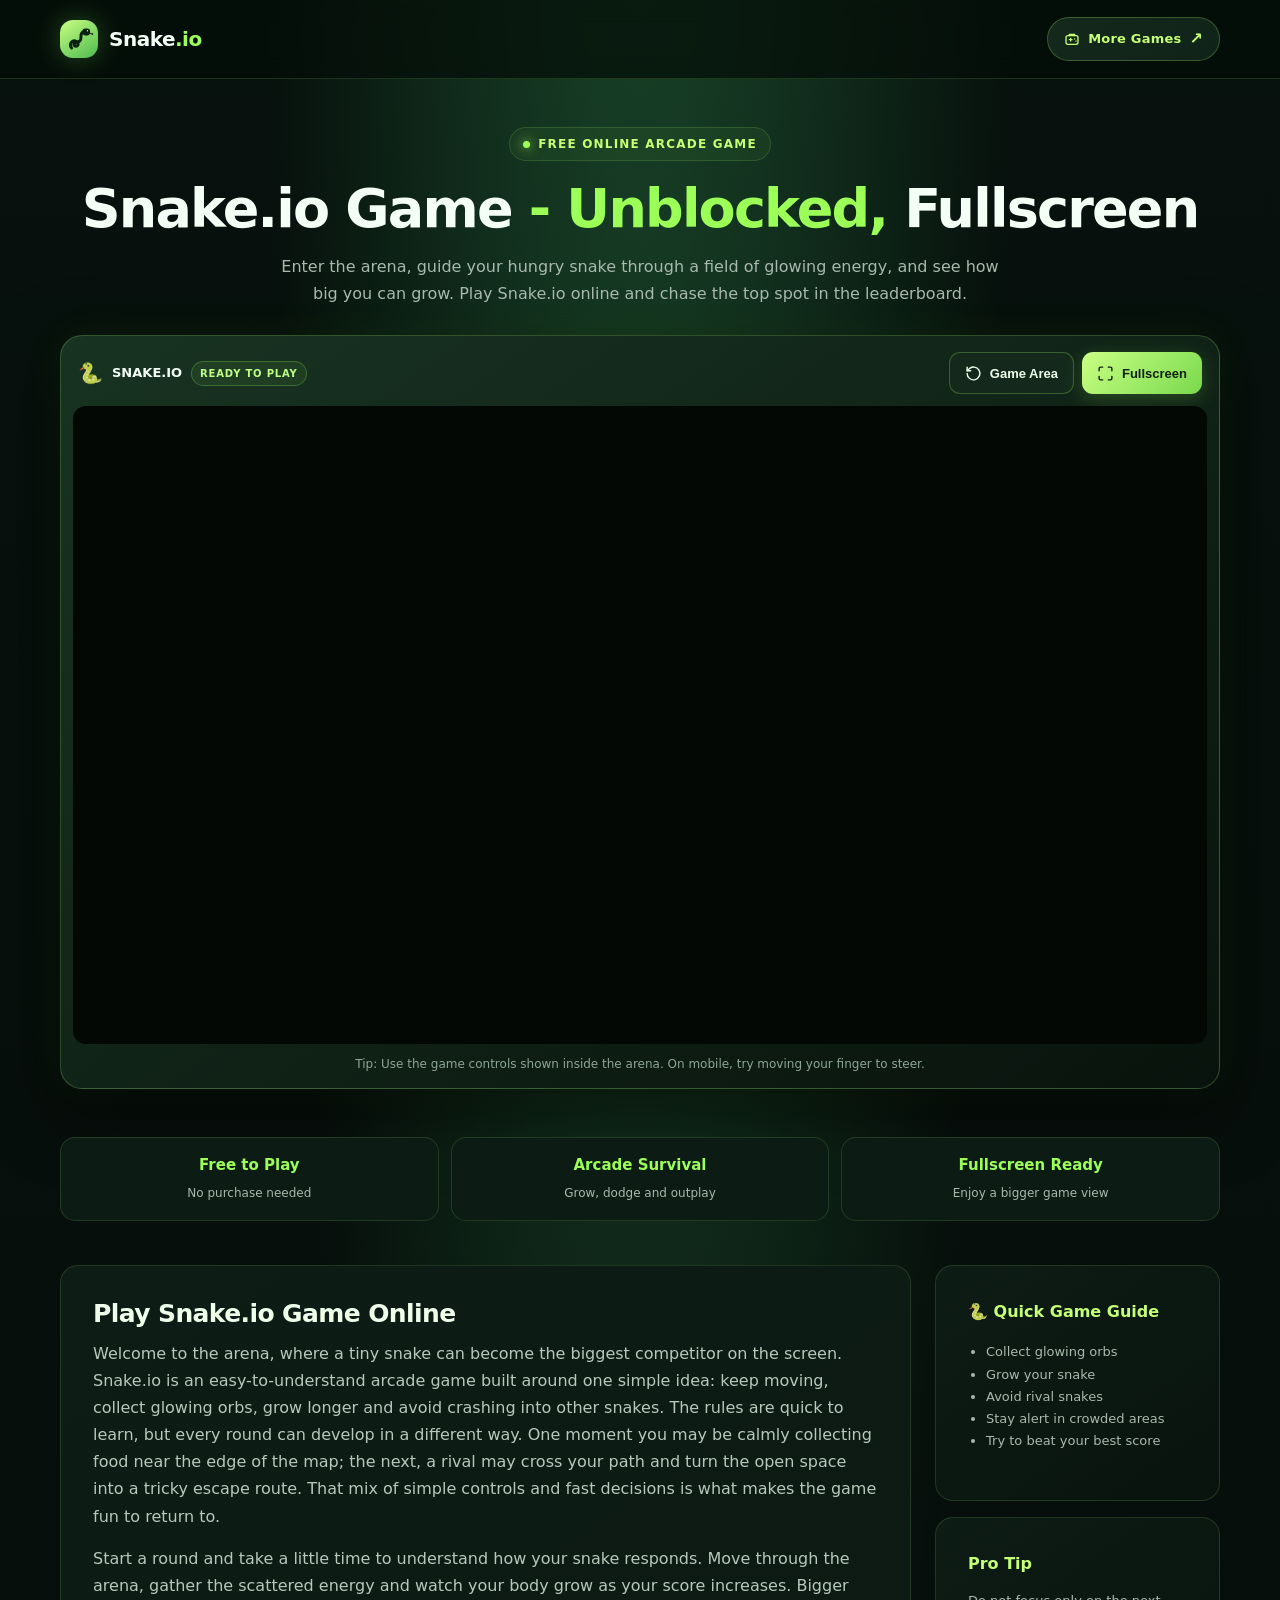
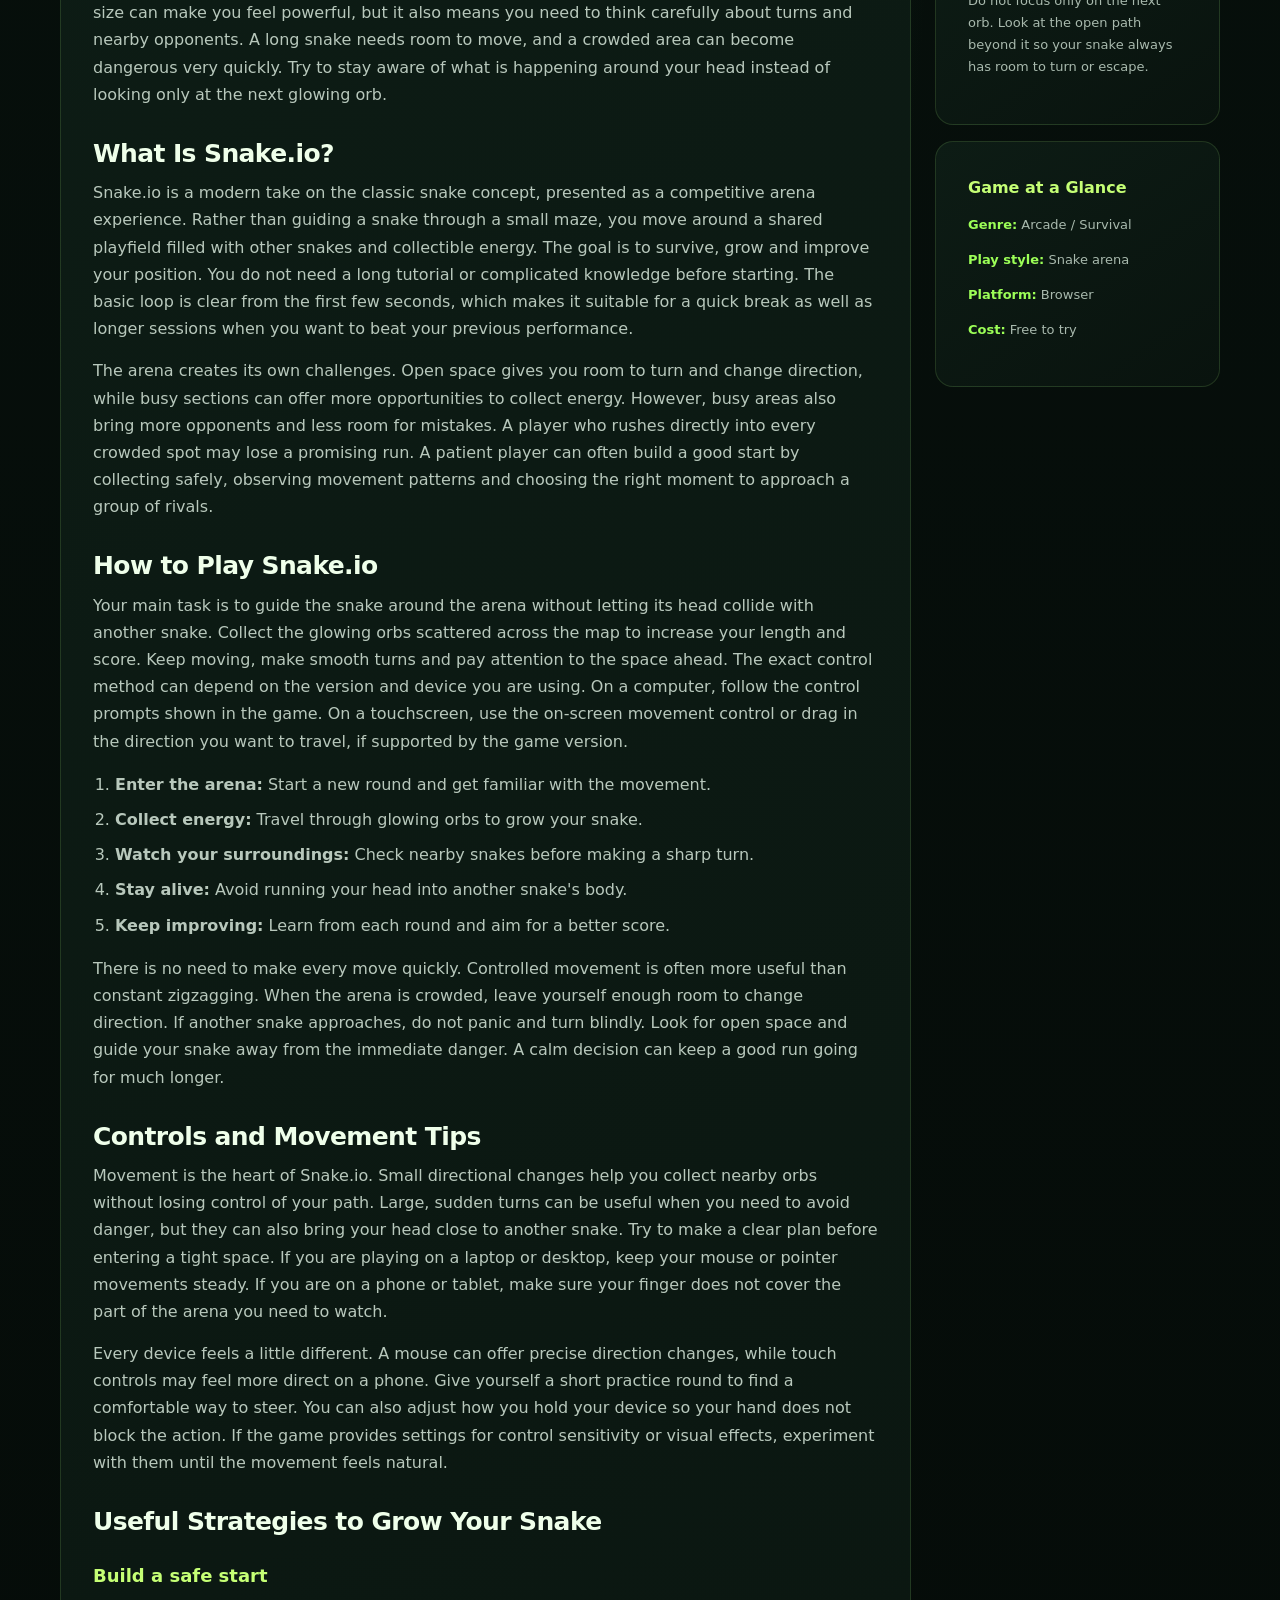
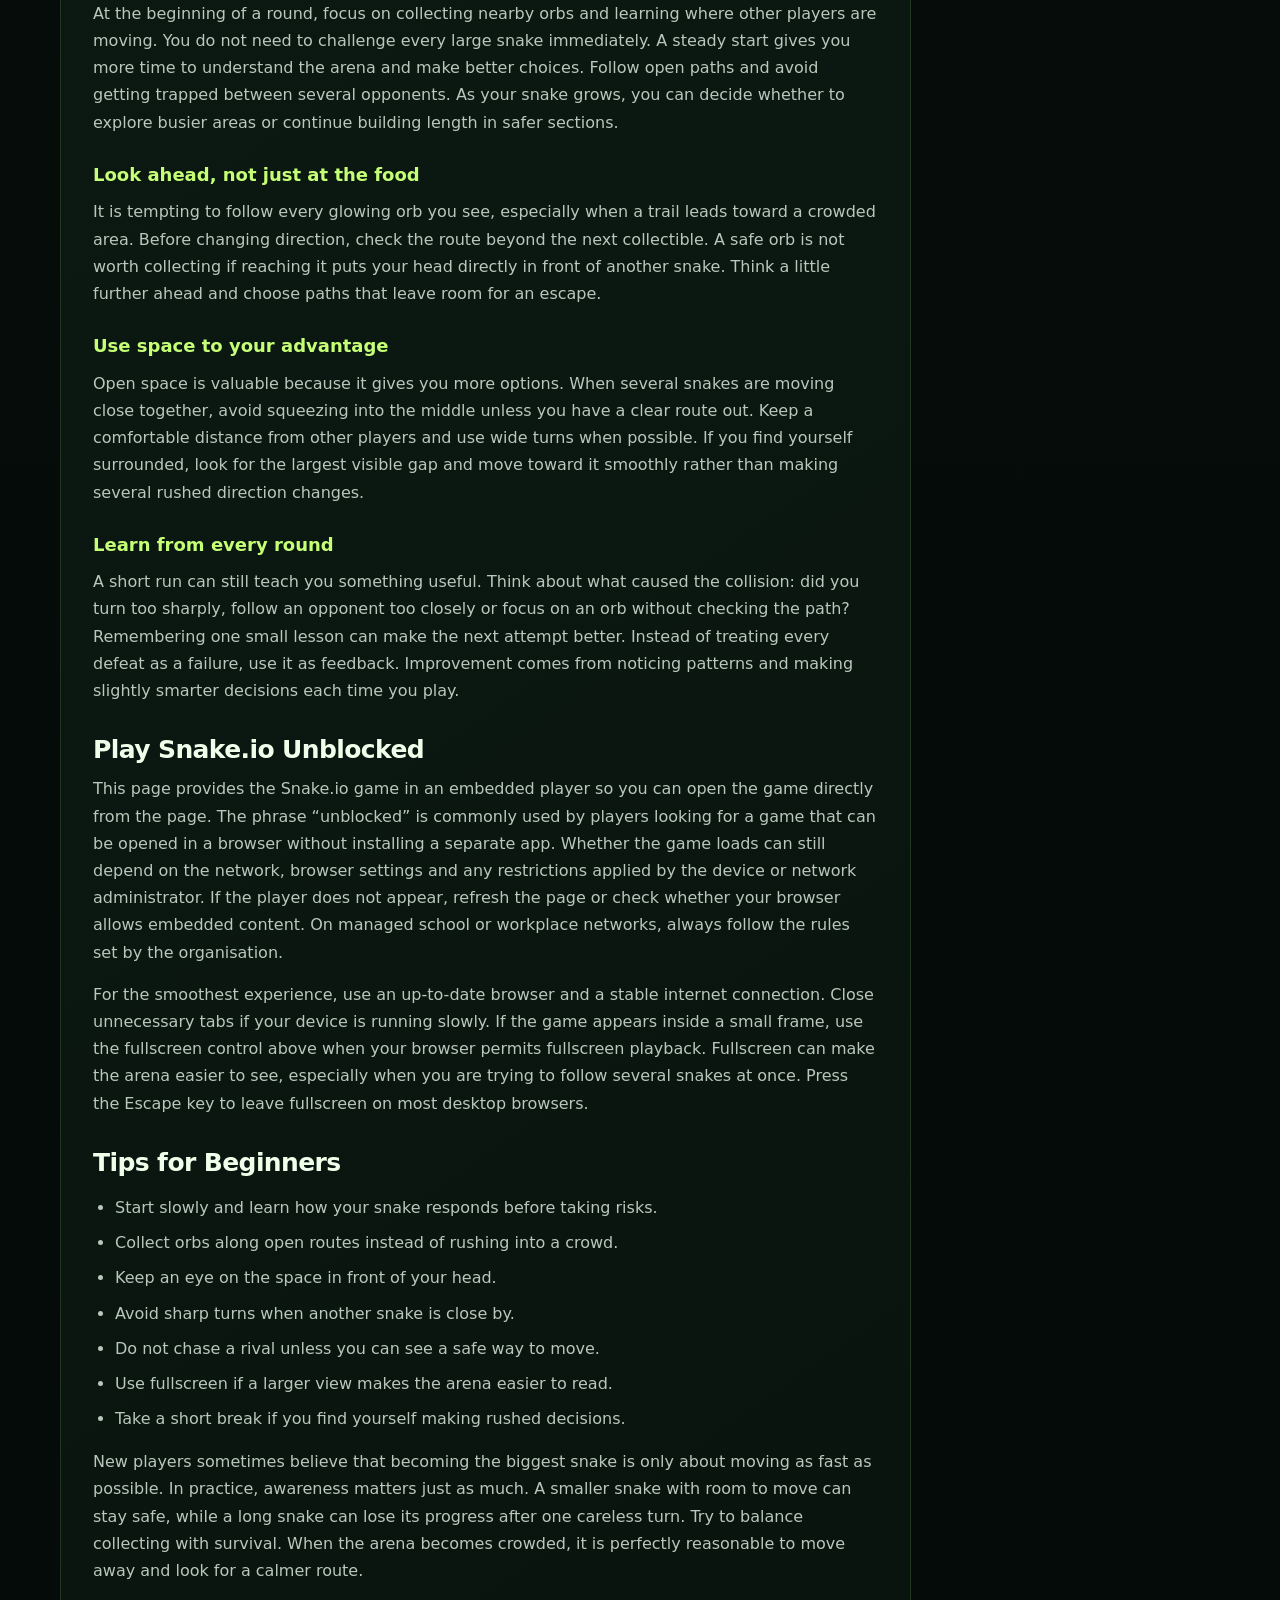
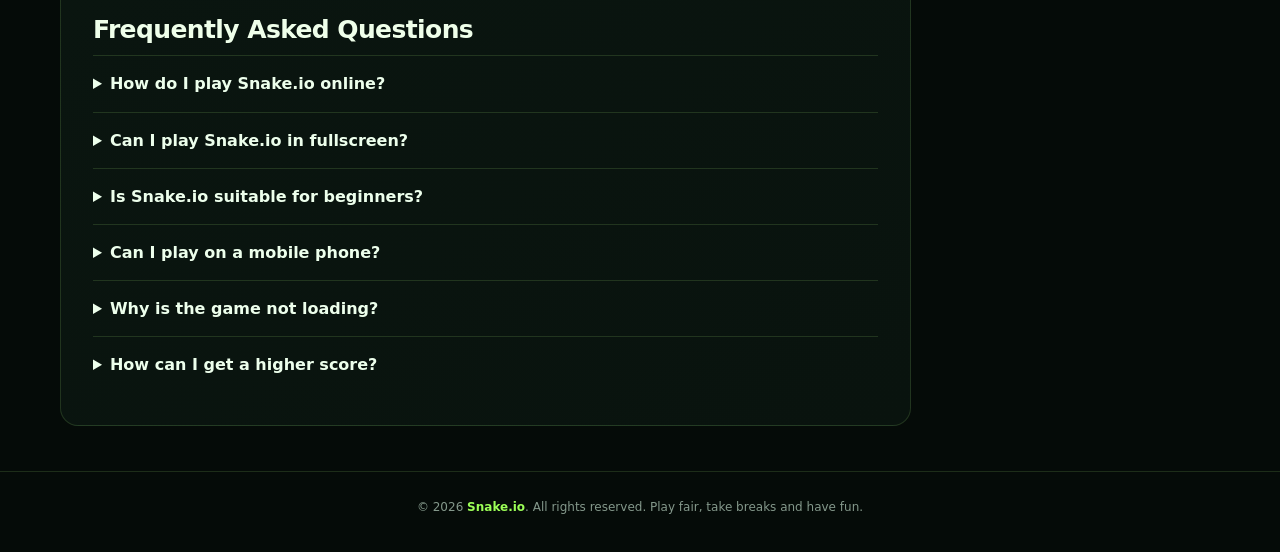
==== index.html @ 8e5572de "Rename snake-io-with-more-games-analytics.html to index.html" ====
<!DOCTYPE html>
<html lang="en">
<head>
<meta charset="UTF-8">
<meta name="viewport" content="width=device-width, initial-scale=1.0">
<title>Snake.io Game - Unblocked, Fullscreen</title>
<meta name="description" content="Play Snake.io Game Unblocked online for free. Control your snake, collect glowing orbs, outsmart rivals, grow longer and enjoy the fullscreen multiplayer arena.">
<meta name="keywords" content="Snake.io game, Snake.io unblocked, play Snake.io online, snake game fullscreen, free snake game">
<meta name="robots" content="index, follow">
<meta property="og:title" content="Snake.io Game - Unblocked, Fullscreen">
<meta property="og:description" content="Grow your snake, collect glowing orbs and compete to become the biggest snake in the arena. Play free in fullscreen.">
<meta property="og:type" content="website">
<style>
:root{--bg:#07110d;--panel:#0d1c15;--panel2:#10251a;--green:#9cff57;--lime:#c5ff75;--muted:#a8b9ad;--line:rgba(173,255,126,.14);--white:#f4fff5}
*{box-sizing:border-box}html{scroll-behavior:smooth}body{margin:0;background:radial-gradient(ellipse at 50% -15%,#1b492b 0,transparent 42%),linear-gradient(180deg,#07110d,#050b08 75%);color:var(--white);font-family:Inter,ui-sans-serif,system-ui,-apple-system,BlinkMacSystemFont,"Segoe UI",sans-serif;line-height:1.7}a{color:var(--lime);text-decoration:none}.wrap{width:min(1160px,calc(100% - 32px));margin:auto}.topbar{padding:17px 0;border-bottom:1px solid var(--line);background:rgba(5,14,9,.72);backdrop-filter:blur(12px)}.topbar-inner{display:flex;align-items:center;justify-content:space-between;gap:16px}.top-nav{display:flex;align-items:center;gap:10px}.more-games{display:inline-flex;align-items:center;justify-content:center;gap:8px;padding:10px 16px;border:1px solid #aaff6940;border-radius:999px;background:linear-gradient(135deg,#14291b,#102319);color:var(--lime);font-size:13px;font-weight:800;letter-spacing:.2px;white-space:nowrap;transition:transform .2s,border-color .2s,background .2s}.more-games:hover{transform:translateY(-2px);border-color:var(--green);background:#1b3822}.more-games svg{width:16px;height:16px;flex:0 0 16px}.more-games .arrow{font-size:16px;line-height:1}.brand{display:flex;align-items:center;gap:11px;font-weight:900;letter-spacing:-.5px;font-size:20px}.brandmark{width:38px;height:38px;flex:0 0 38px;border-radius:13px;background:linear-gradient(145deg,#caff83,#4cba4e);display:grid;place-items:center;color:#09200e;box-shadow:0 0 26px #8dff5740}.brandmark svg{width:27px;height:27px;display:block;overflow:visible}.brand span:last-child{color:var(--green)}.hero{text-align:center;padding:48px 0 28px}.eyebrow{display:inline-flex;align-items:center;gap:8px;border:1px solid var(--line);border-radius:99px;padding:6px 13px;color:var(--lime);font-size:12px;font-weight:800;letter-spacing:1.2px;text-transform:uppercase;background:#9cff570d}.dot{width:7px;height:7px;border-radius:50%;background:var(--green);box-shadow:0 0 12px var(--green)}h1{font-size:clamp(31px,5vw,54px);line-height:1.12;letter-spacing:-1.8px;margin:18px 0 13px}.hero p{max-width:720px;margin:0 auto;color:var(--muted);font-size:16px}.accent{color:var(--green)}.game-shell{margin:28px auto 0;padding:12px;border:1px solid rgba(174,255,126,.23);border-radius:22px;background:linear-gradient(145deg,#183322,#09130d);box-shadow:0 22px 70px #0009,0 0 40px #85ff3712}.game-head{display:flex;align-items:center;justify-content:space-between;gap:12px;padding:4px 5px 12px}.game-label{display:flex;align-items:center;gap:9px;font-size:13px;font-weight:800}.live{font-size:10px;color:#bfff88;border:1px solid #9cff5740;background:#9cff5712;padding:3px 8px;border-radius:99px;letter-spacing:.8px}.game-actions{display:flex;gap:8px;flex-wrap:wrap}.btn{display:inline-flex;align-items:center;justify-content:center;gap:8px;min-height:42px;white-space:nowrap;border:1px solid #aaff6940;background:#14291b;color:#efffea;padding:10px 15px;border-radius:11px;font-weight:800;font-size:13px;line-height:1.2;cursor:pointer;transition:.2s}.btn svg{width:17px;height:17px;flex:0 0 17px;display:block}.btn span{display:inline-block}.btn:hover{transform:translateY(-2px);border-color:var(--green);background:#1b3822}.btn.primary{background:linear-gradient(135deg,#caff83,#79d94d);color:#10200e;border:0;box-shadow:0 5px 20px #9cff5730}.frame-wrap{position:relative;overflow:hidden;border-radius:13px;background:#030805;aspect-ratio:16/9;min-height:350px}.frame-wrap iframe{width:100%;height:100%;min-height:350px;border:0;display:block}.game-note{text-align:center;color:#8fa596;font-size:12px;padding:10px 4px 1px}.quickfacts{display:grid;grid-template-columns:repeat(3,1fr);gap:12px;margin:20px 0 44px}.fact{background:#0c1b13;border:1px solid var(--line);border-radius:15px;padding:15px;text-align:center}.fact strong{display:block;color:var(--green);font-size:15px}.fact span{font-size:12px;color:var(--muted)}.content{display:grid;grid-template-columns:minmax(0,1fr) 285px;gap:24px;align-items:start}.article,.sidebox{background:linear-gradient(145deg,#0d1c15,#09130e);border:1px solid var(--line);border-radius:18px;padding:clamp(20px,3vw,32px)}.article h2{font-size:25px;line-height:1.25;letter-spacing:-.6px;margin:30px 0 10px;color:#efffea}.article h2:first-child{margin-top:0}.article h3{font-size:18px;color:var(--lime);margin:24px 0 8px}.article p{color:#b8c8bc;margin:0 0 15px}.article ul,.article ol{color:#b8c8bc;padding-left:22px}.article li{margin:8px 0}.sidebox{position:sticky;top:18px;margin-bottom:16px}.sidebox h3{margin:0 0 12px;color:var(--lime);font-size:16px}.sidebox p,.sidebox li{font-size:13px;color:var(--muted)}.sidebox ul{padding-left:18px}.tip{border-left:3px solid var(--green);padding:13px 15px;background:#9cff570c;border-radius:0 10px 10px 0;color:#c5d6c8;margin:20px 0}.faq details{border-top:1px solid var(--line);padding:14px 0}.faq summary{cursor:pointer;font-weight:800;color:#edffec}.faq details p{margin:10px 0 0}.footer{border-top:1px solid var(--line);margin-top:45px;padding:25px 0 35px;text-align:center;color:#84988b;font-size:12px}.footer strong{color:var(--green)}
@media(max-width:850px){.content{grid-template-columns:1fr}.sidebox{position:static}.frame-wrap,.frame-wrap iframe{min-height:320px}}
@media(max-width:560px){.wrap{width:min(100% - 20px,1160px)}.topbar{padding:12px 0}.brand{font-size:18px;gap:8px}.brandmark{width:36px;height:36px;flex-basis:36px}.more-games{padding:9px 11px;font-size:12px;gap:5px}.more-games svg{width:14px;height:14px;flex-basis:14px}.hero{padding:35px 0 18px}.hero p{font-size:14px}.game-shell{padding:8px;border-radius:16px;margin-top:20px}.game-head{align-items:flex-start;flex-direction:column}.game-actions{width:100%;display:grid;grid-template-columns:minmax(0,1fr) minmax(0,1fr);gap:8px}.btn{width:100%;min-width:0;flex:initial;padding:10px 8px;font-size:12px;gap:6px}.btn svg{width:16px;height:16px;flex-basis:16px}.frame-wrap{aspect-ratio:4/5;min-height:430px}.frame-wrap iframe{min-height:430px}.quickfacts{gap:7px;margin-bottom:25px}.fact{padding:11px 5px}.fact strong{font-size:12px}.fact span{font-size:10px}.article{padding:19px}.article h2{font-size:22px}}
</style>

<script async src="https://www.googletagmanager.com/gtm.js?id=GTM-WTN2LJMM"></script>
<script>
  window.dataLayer = window.dataLayer || [];
  function gtag(){dataLayer.push(arguments);}
  gtag('js', new Date());
</script>
</head>
<body>
<header class="topbar"><div class="wrap topbar-inner"><div class="brand"><div class="brandmark" aria-hidden="true">
<svg viewBox="0 0 48 48" fill="none" xmlns="http://www.w3.org/2000/svg">
  <!-- Upright snake: one continuous rising body -->
  <path d="M10 39
           C6.5 35.5 7.2 30.2 11.2 27.5
           C14.6 25.2 19.3 26.2 21.1 29.6
           C22.8 32.7 20.8 36.1 17.6 36.2
           C14.8 36.3 13.2 33.7 14.4 31.6
           C16.1 28.7 21.8 29.4 24.6 26.5
           C28.4 22.6 25.4 17.7 27.4 13.5
           C28.4 11.3 30.1 9.8 32.6 9.1"
        stroke="#09200e" stroke-width="5.3" stroke-linecap="round" stroke-linejoin="round"/>
  <!-- Raised upright head, joined directly to the neck -->
  <path d="M29.2 8.8
           C29.2 6.2 31.3 4.3 34 4.3
           H38.1
           C40.8 4.3 42.8 6.4 42.8 9
           V12.1
           C42.8 14.7 40.7 16.7 38.1 16.7
           H33.8
           C31.2 16.7 29.2 14.6 29.2 12V8.8Z"
        fill="#09200e"/>
  <!-- Eye and forked tongue -->
  <circle cx="38.1" cy="8.4" r="1.35" fill="#caff83"/>
  <path d="M42.4 12.7L46.1 14.1M46.1 14.1L47.3 12.8M46.1 14.1L47.1 15.6"
        stroke="#09200e" stroke-width="1.65" stroke-linecap="round" stroke-linejoin="round"/>
</svg></div><div>Snake<span>.io</span></div></div><nav class="top-nav" aria-label="More games"><a class="more-games" href="https://tweeeks.com/games" target="_blank" rel="noopener noreferrer"><svg viewBox="0 0 24 24" fill="none" stroke="currentColor" stroke-width="2" stroke-linecap="round" stroke-linejoin="round" aria-hidden="true"><rect x="3" y="7" width="18" height="13" rx="3"/><path d="M8 7V5h8v2M8 13h4M10 11v4M16 12h.01M18 15h.01"/></svg><span>More Games</span><span class="arrow" aria-hidden="true">↗</span></a></nav></div></header>
<main class="wrap">
<section class="hero">
<div class="eyebrow"><span class="dot"></span> Free online arcade game</div>
<h1>Snake.io Game <span class="accent">- Unblocked,</span> Fullscreen</h1>
<p>Enter the arena, guide your hungry snake through a field of glowing energy, and see how big you can grow. Play Snake.io online and chase the top spot in the leaderboard.</p>
<div class="game-shell" id="game">
 <div class="game-head"><div class="game-label"><span style="font-size:20px">🐍</span> SNAKE.IO <span class="live">READY TO PLAY</span></div><div class="game-actions"><button class="btn" onclick="document.getElementById('game').scrollIntoView({behavior:'smooth'})"><svg viewBox="0 0 24 24" fill="none" stroke="currentColor" stroke-width="2" stroke-linecap="round" stroke-linejoin="round" aria-hidden="true"><path d="M3 12a9 9 0 1 0 2.6-6.4L3 8"/><path d="M3 3v5h5"/></svg><span>Game Area</span></button><button class="btn primary" id="fullscreenBtn" onclick="goFullscreen()"><svg viewBox="0 0 24 24" fill="none" stroke="currentColor" stroke-width="2" stroke-linecap="round" stroke-linejoin="round" aria-hidden="true"><path d="M8 3H5a2 2 0 0 0-2 2v3M16 3h3a2 2 0 0 1 2 2v3M21 16v3a2 2 0 0 1-2 2h-3M3 16v3a2 2 0 0 0 2 2h3"/></svg><span>Fullscreen</span></button></div></div>
 <div class="frame-wrap" id="frameWrap"><iframe id="gameFrame" src="https://snakeio-unblocked.github.io/embed/snakeio.html" title="Snake.io Game" allow="fullscreen; autoplay; gamepad" allowfullscreen loading="lazy" referrerpolicy="strict-origin-when-cross-origin"></iframe></div>
 <div class="game-note">Tip: Use the game controls shown inside the arena. On mobile, try moving your finger to steer.</div>
</div>
</section>
<div class="quickfacts"><div class="fact"><strong>Free to Play</strong><span>No purchase needed</span></div><div class="fact"><strong>Arcade Survival</strong><span>Grow, dodge and outplay</span></div><div class="fact"><strong>Fullscreen Ready</strong><span>Enjoy a bigger game view</span></div></div>
<div class="content">
<article class="article">
<h2>Play Snake.io Game Online</h2>
<p>Welcome to the arena, where a tiny snake can become the biggest competitor on the screen. Snake.io is an easy-to-understand arcade game built around one simple idea: keep moving, collect glowing orbs, grow longer and avoid crashing into other snakes. The rules are quick to learn, but every round can develop in a different way. One moment you may be calmly collecting food near the edge of the map; the next, a rival may cross your path and turn the open space into a tricky escape route. That mix of simple controls and fast decisions is what makes the game fun to return to.</p>
<p>Start a round and take a little time to understand how your snake responds. Move through the arena, gather the scattered energy and watch your body grow as your score increases. Bigger size can make you feel powerful, but it also means you need to think carefully about turns and nearby opponents. A long snake needs room to move, and a crowded area can become dangerous very quickly. Try to stay aware of what is happening around your head instead of looking only at the next glowing orb.</p>
<h2>What Is Snake.io?</h2>
<p>Snake.io is a modern take on the classic snake concept, presented as a competitive arena experience. Rather than guiding a snake through a small maze, you move around a shared playfield filled with other snakes and collectible energy. The goal is to survive, grow and improve your position. You do not need a long tutorial or complicated knowledge before starting. The basic loop is clear from the first few seconds, which makes it suitable for a quick break as well as longer sessions when you want to beat your previous performance.</p>
<p>The arena creates its own challenges. Open space gives you room to turn and change direction, while busy sections can offer more opportunities to collect energy. However, busy areas also bring more opponents and less room for mistakes. A player who rushes directly into every crowded spot may lose a promising run. A patient player can often build a good start by collecting safely, observing movement patterns and choosing the right moment to approach a group of rivals.</p>
<h2>How to Play Snake.io</h2>
<p>Your main task is to guide the snake around the arena without letting its head collide with another snake. Collect the glowing orbs scattered across the map to increase your length and score. Keep moving, make smooth turns and pay attention to the space ahead. The exact control method can depend on the version and device you are using. On a computer, follow the control prompts shown in the game. On a touchscreen, use the on-screen movement control or drag in the direction you want to travel, if supported by the game version.</p>
<ol><li><strong>Enter the arena:</strong> Start a new round and get familiar with the movement.</li><li><strong>Collect energy:</strong> Travel through glowing orbs to grow your snake.</li><li><strong>Watch your surroundings:</strong> Check nearby snakes before making a sharp turn.</li><li><strong>Stay alive:</strong> Avoid running your head into another snake's body.</li><li><strong>Keep improving:</strong> Learn from each round and aim for a better score.</li></ol>
<p>There is no need to make every move quickly. Controlled movement is often more useful than constant zigzagging. When the arena is crowded, leave yourself enough room to change direction. If another snake approaches, do not panic and turn blindly. Look for open space and guide your snake away from the immediate danger. A calm decision can keep a good run going for much longer.</p>
<h2>Controls and Movement Tips</h2>
<p>Movement is the heart of Snake.io. Small directional changes help you collect nearby orbs without losing control of your path. Large, sudden turns can be useful when you need to avoid danger, but they can also bring your head close to another snake. Try to make a clear plan before entering a tight space. If you are playing on a laptop or desktop, keep your mouse or pointer movements steady. If you are on a phone or tablet, make sure your finger does not cover the part of the arena you need to watch.</p>
<p>Every device feels a little different. A mouse can offer precise direction changes, while touch controls may feel more direct on a phone. Give yourself a short practice round to find a comfortable way to steer. You can also adjust how you hold your device so your hand does not block the action. If the game provides settings for control sensitivity or visual effects, experiment with them until the movement feels natural.</p>
<h2>Useful Strategies to Grow Your Snake</h2>
<h3>Build a safe start</h3>
<p>At the beginning of a round, focus on collecting nearby orbs and learning where other players are moving. You do not need to challenge every large snake immediately. A steady start gives you more time to understand the arena and make better choices. Follow open paths and avoid getting trapped between several opponents. As your snake grows, you can decide whether to explore busier areas or continue building length in safer sections.</p>
<h3>Look ahead, not just at the food</h3>
<p>It is tempting to follow every glowing orb you see, especially when a trail leads toward a crowded area. Before changing direction, check the route beyond the next collectible. A safe orb is not worth collecting if reaching it puts your head directly in front of another snake. Think a little further ahead and choose paths that leave room for an escape.</p>
<h3>Use space to your advantage</h3>
<p>Open space is valuable because it gives you more options. When several snakes are moving close together, avoid squeezing into the middle unless you have a clear route out. Keep a comfortable distance from other players and use wide turns when possible. If you find yourself surrounded, look for the largest visible gap and move toward it smoothly rather than making several rushed direction changes.</p>
<h3>Learn from every round</h3>
<p>A short run can still teach you something useful. Think about what caused the collision: did you turn too sharply, follow an opponent too closely or focus on an orb without checking the path? Remembering one small lesson can make the next attempt better. Instead of treating every defeat as a failure, use it as feedback. Improvement comes from noticing patterns and making slightly smarter decisions each time you play.</p>
<h2>Play Snake.io Unblocked</h2>
<p>This page provides the Snake.io game in an embedded player so you can open the game directly from the page. The phrase “unblocked” is commonly used by players looking for a game that can be opened in a browser without installing a separate app. Whether the game loads can still depend on the network, browser settings and any restrictions applied by the device or network administrator. If the player does not appear, refresh the page or check whether your browser allows embedded content. On managed school or workplace networks, always follow the rules set by the organisation.</p>
<p>For the smoothest experience, use an up-to-date browser and a stable internet connection. Close unnecessary tabs if your device is running slowly. If the game appears inside a small frame, use the fullscreen control above when your browser permits fullscreen playback. Fullscreen can make the arena easier to see, especially when you are trying to follow several snakes at once. Press the Escape key to leave fullscreen on most desktop browsers.</p>
<h2>Tips for Beginners</h2>
<ul><li>Start slowly and learn how your snake responds before taking risks.</li><li>Collect orbs along open routes instead of rushing into a crowd.</li><li>Keep an eye on the space in front of your head.</li><li>Avoid sharp turns when another snake is close by.</li><li>Do not chase a rival unless you can see a safe way to move.</li><li>Use fullscreen if a larger view makes the arena easier to read.</li><li>Take a short break if you find yourself making rushed decisions.</li></ul>
<p>New players sometimes believe that becoming the biggest snake is only about moving as fast as possible. In practice, awareness matters just as much. A smaller snake with room to move can stay safe, while a long snake can lose its progress after one careless turn. Try to balance collecting with survival. When the arena becomes crowded, it is perfectly reasonable to move away and look for a calmer route.</p>
<h2>Frequently Asked Questions</h2>
<div class="faq">
<details><summary>How do I play Snake.io online?</summary><p>Press start inside the game frame, then guide your snake around the arena. Collect glowing orbs to grow and avoid colliding with other snakes.</p></details>
<details><summary>Can I play Snake.io in fullscreen?</summary><p>Yes. Use the Fullscreen button above the game. Fullscreen support depends on your browser and device, and you can usually press Escape to exit on desktop.</p></details>
<details><summary>Is Snake.io suitable for beginners?</summary><p>The basic objective is simple to understand, making it approachable for new players. Staying alive for longer takes practice, observation and careful movement.</p></details>
<details><summary>Can I play on a mobile phone?</summary><p>You can try the embedded game on a mobile browser. Touch support and layout depend on the game version and your device. Rotate to landscape if that gives you a more comfortable view.</p></details>
<details><summary>Why is the game not loading?</summary><p>Check your internet connection, refresh the page and make sure your browser allows embedded content. The external game host may also be temporarily unavailable or restricted on your network.</p></details>
<details><summary>How can I get a higher score?</summary><p>Collect orbs consistently, avoid crowded paths when you are vulnerable and look ahead before turning. Learning from each round is more useful than rushing into risky situations.</p></details>
</div>
</article>
<aside>
<div class="sidebox"><h3>🐍 Quick Game Guide</h3><ul><li>Collect glowing orbs</li><li>Grow your snake</li><li>Avoid rival snakes</li><li>Stay alert in crowded areas</li><li>Try to beat your best score</li></ul></div>
<div class="sidebox"><h3>Pro Tip</h3><p>Do not focus only on the next orb. Look at the open path beyond it so your snake always has room to turn or escape.</p></div>
<div class="sidebox"><h3>Game at a Glance</h3><p><strong class="accent">Genre:</strong> Arcade / Survival</p><p><strong class="accent">Play style:</strong> Snake arena</p><p><strong class="accent">Platform:</strong> Browser</p><p><strong class="accent">Cost:</strong> Free to try</p></div>
</aside>
</div>
</main>
<footer class="footer"><div class="wrap">© 2026 <strong>Snake.io</strong>. All rights reserved. Play fair, take breaks and have fun.</div></footer>
<script>
function goFullscreen(){const frame=document.getElementById('gameFrame');const wrap=document.getElementById('frameWrap');const target=frame||wrap;if(target.requestFullscreen){target.requestFullscreen().catch(()=>wrap.requestFullscreen&&wrap.requestFullscreen().catch(()=>{}));}else if(target.webkitRequestFullscreen){target.webkitRequestFullscreen();}else if(wrap.webkitRequestFullscreen){wrap.webkitRequestFullscreen();}}
</script>
</body>
</html>
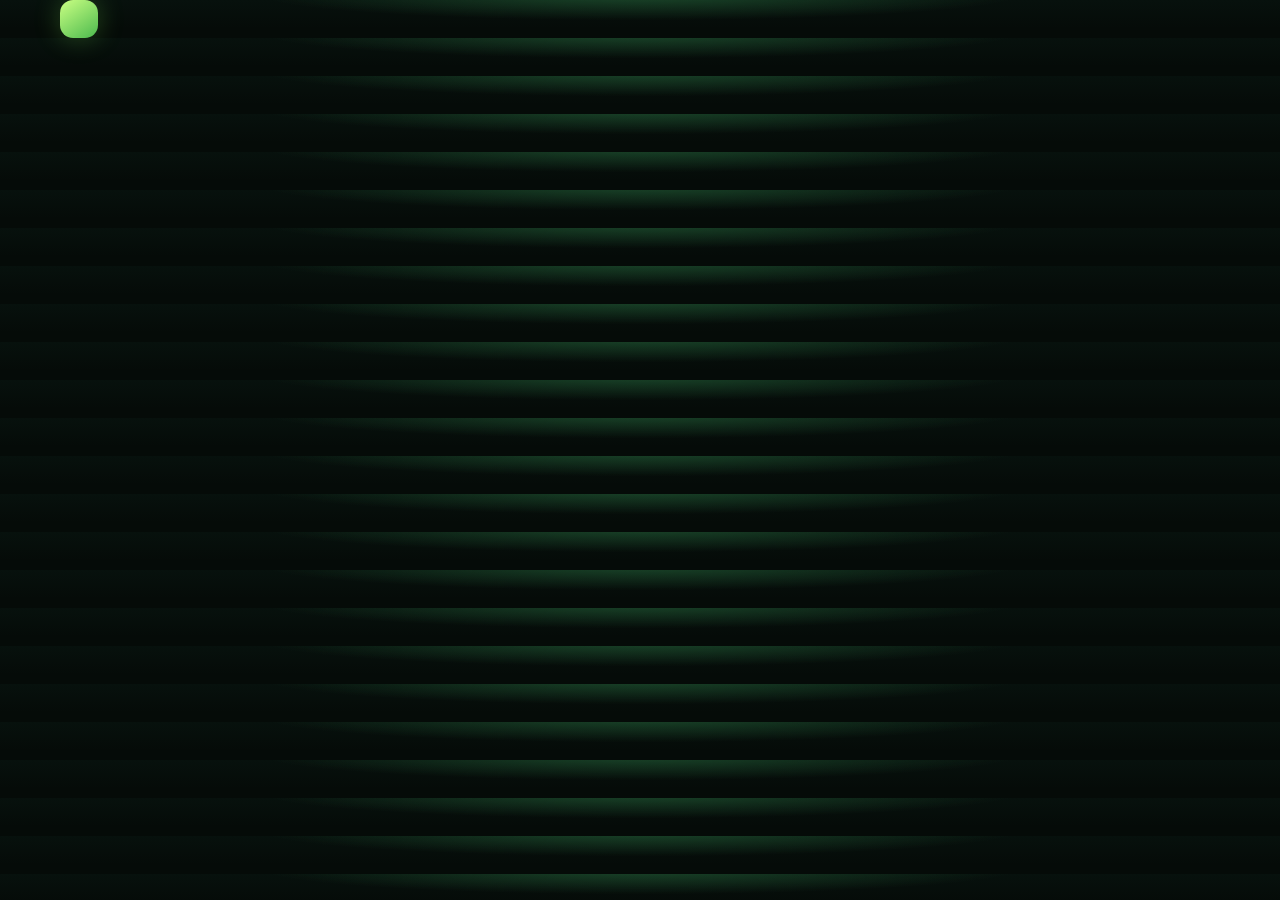
==== commit 9e204911: "Update index.html" ====
--- a/index.html
+++ b/index.html
@@ -12,9 +12,22 @@
 <meta property="og:type" content="website">
 <style>
 :root{--bg:#07110d;--panel:#0d1c15;--panel2:#10251a;--green:#9cff57;--lime:#c5ff75;--muted:#a8b9ad;--line:rgba(173,255,126,.14);--white:#f4fff5}
-*{box-sizing:border-box}html{scroll-behavior:smooth}body{margin:0;background:radial-gradient(ellipse at 50% -15%,#1b492b 0,transparent 42%),linear-gradient(180deg,#07110d,#050b08 75%);color:var(--white);font-family:Inter,ui-sans-serif,system-ui,-apple-system,BlinkMacSystemFont,"Segoe UI",sans-serif;line-height:1.7}a{color:var(--lime);text-decoration:none}.wrap{width:min(1160px,calc(100% - 32px));margin:auto}.topbar{padding:17px 0;border-bottom:1px solid var(--line);background:rgba(5,14,9,.72);backdrop-filter:blur(12px)}.topbar-inner{display:flex;align-items:center;justify-content:space-between;gap:16px}.top-nav{display:flex;align-items:center;gap:10px}.more-games{display:inline-flex;align-items:center;justify-content:center;gap:8px;padding:10px 16px;border:1px solid #aaff6940;border-radius:999px;background:linear-gradient(135deg,#14291b,#102319);color:var(--lime);font-size:13px;font-weight:800;letter-spacing:.2px;white-space:nowrap;transition:transform .2s,border-color .2s,background .2s}.more-games:hover{transform:translateY(-2px);border-color:var(--green);background:#1b3822}.more-games svg{width:16px;height:16px;flex:0 0 16px}.more-games .arrow{font-size:16px;line-height:1}.brand{display:flex;align-items:center;gap:11px;font-weight:900;letter-spacing:-.5px;font-size:20px}.brandmark{width:38px;height:38px;flex:0 0 38px;border-radius:13px;background:linear-gradient(145deg,#caff83,#4cba4e);display:grid;place-items:center;color:#09200e;box-shadow:0 0 26px #8dff5740}.brandmark svg{width:27px;height:27px;display:block;overflow:visible}.brand span:last-child{color:var(--green)}.hero{text-align:center;padding:48px 0 28px}.eyebrow{display:inline-flex;align-items:center;gap:8px;border:1px solid var(--line);border-radius:99px;padding:6px 13px;color:var(--lime);font-size:12px;font-weight:800;letter-spacing:1.2px;text-transform:uppercase;background:#9cff570d}.dot{width:7px;height:7px;border-radius:50%;background:var(--green);box-shadow:0 0 12px var(--green)}h1{font-size:clamp(31px,5vw,54px);line-height:1.12;letter-spacing:-1.8px;margin:18px 0 13px}.hero p{max-width:720px;margin:0 auto;color:var(--muted);font-size:16px}.accent{color:var(--green)}.game-shell{margin:28px auto 0;padding:12px;border:1px solid rgba(174,255,126,.23);border-radius:22px;background:linear-gradient(145deg,#183322,#09130d);box-shadow:0 22px 70px #0009,0 0 40px #85ff3712}.game-head{display:flex;align-items:center;justify-content:space-between;gap:12px;padding:4px 5px 12px}.game-label{display:flex;align-items:center;gap:9px;font-size:13px;font-weight:800}.live{font-size:10px;color:#bfff88;border:1px solid #9cff5740;background:#9cff5712;padding:3px 8px;border-radius:99px;letter-spacing:.8px}.game-actions{display:flex;gap:8px;flex-wrap:wrap}.btn{display:inline-flex;align-items:center;justify-content:center;gap:8px;min-height:42px;white-space:nowrap;border:1px solid #aaff6940;background:#14291b;color:#efffea;padding:10px 15px;border-radius:11px;font-weight:800;font-size:13px;line-height:1.2;cursor:pointer;transition:.2s}.btn svg{width:17px;height:17px;flex:0 0 17px;display:block}.btn span{display:inline-block}.btn:hover{transform:translateY(-2px);border-color:var(--green);background:#1b3822}.btn.primary{background:linear-gradient(135deg,#caff83,#79d94d);color:#10200e;border:0;box-shadow:0 5px 20px #9cff5730}.frame-wrap{position:relative;overflow:hidden;border-radius:13px;background:#030805;aspect-ratio:16/9;min-height:350px}.frame-wrap iframe{width:100%;height:100%;min-height:350px;border:0;display:block}.game-note{text-align:center;color:#8fa596;font-size:12px;padding:10px 4px 1px}.quickfacts{display:grid;grid-template-columns:repeat(3,1fr);gap:12px;margin:20px 0 44px}.fact{background:#0c1b13;border:1px solid var(--line);border-radius:15px;padding:15px;text-align:center}.fact strong{display:block;color:var(--green);font-size:15px}.fact span{font-size:12px;color:var(--muted)}.content{display:grid;grid-template-columns:minmax(0,1fr) 285px;gap:24px;align-items:start}.article,.sidebox{background:linear-gradient(145deg,#0d1c15,#09130e);border:1px solid var(--line);border-radius:18px;padding:clamp(20px,3vw,32px)}.article h2{font-size:25px;line-height:1.25;letter-spacing:-.6px;margin:30px 0 10px;color:#efffea}.article h2:first-child{margin-top:0}.article h3{font-size:18px;color:var(--lime);margin:24px 0 8px}.article p{color:#b8c8bc;margin:0 0 15px}.article ul,.article ol{color:#b8c8bc;padding-left:22px}.article li{margin:8px 0}.sidebox{position:sticky;top:18px;margin-bottom:16px}.sidebox h3{margin:0 0 12px;color:var(--lime);font-size:16px}.sidebox p,.sidebox li{font-size:13px;color:var(--muted)}.sidebox ul{padding-left:18px}.tip{border-left:3px solid var(--green);padding:13px 15px;background:#9cff570c;border-radius:0 10px 10px 0;color:#c5d6c8;margin:20px 0}.faq details{border-top:1px solid var(--line);padding:14px 0}.faq summary{cursor:pointer;font-weight:800;color:#edffec}.faq details p{margin:10px 0 0}.footer{border-top:1px solid var(--line);margin-top:45px;padding:25px 0 35px;text-align:center;color:#84988b;font-size:12px}.footer strong{color:var(--green)}
+*{box-sizing:border-box}html{scroll-behavior:smooth}body{margin:0;background:radial-gradient(ellipse at 50% -15%,#1b492b 0,transparent 42%),linear-gradient(180deg,#07110d,#050b08 75%);color:var(--white);font-family:Inter,ui-sans-serif,system-ui,-apple-system,BlinkMacSystemFont,"Segoe UI",sans-serif;line-height:1.7}a{color:var(--lime);text-decoration:none}.wrap{width:min(1160px,calc(100% - 32px));margin:auto}.topbar{padding:17px 0;border-bottom:1px solid var(--line);background:rgba(5,14,9,.72);backdrop-filter:blur(12px)}.topbar-inner{display:flex;align-items:center;justify-content:space-between;gap:16px}.top-nav{display:flex;align-items:center;gap:10px}.more-games{display:inline-flex;align-items:center;justify-content:center;gap:8px;padding:10px 16px;border:1px solid #aaff6940;border-radius:999px;background:linear-gradient(135deg,#14291b,#102319);color:var(--lime);font-size:13px;font-weight:800;letter-spacing:.2px;white-space:nowrap;transition:transform .2s,border-color .2s,background .2s}.more-games:hover{transform:translateY(-2px);border-color:var(--green);background:#1b3822}.more-games svg{width:16px;height:16px;flex:0 0 16px}.more-games .arrow{font-size:16px;line-height:1}.brand{display:flex;align-items:center;gap:11px;font-weight:900;letter-spacing:-.5px;font-size:20px}.brandmark{width:38px;height:38px;flex:0 0 38px;border-radius:13px;background:linear-gradient(145deg,#caff83,#4cba4e);display:grid;place-items:center;color:#09200e;box-shadow:0 0 26px #8dff5740}.brandmark svg{width:27px;height:27px;display:block;overflow:visible}.brand span:last-child{color:var(--green)}.hero{text-align:center;padding:48px 0 28px}.eyebrow{display:inline-flex;align-items:center;gap:8px;border:1px solid var(--line);border-radius:99px;padding:6px 13px;color:var(--lime);font-size:12px;font-weight:800;letter-spacing:1.2px;text-transform:uppercase;background:#9cff570d}.dot{width:7px;height:7px;border-radius:50%;background:var(--green);box-shadow:0 0 12px var(--green)}h1{font-size:clamp(31px,5vw,54px);line-height:1.12;letter-spacing:-1.8px;margin:18px 0 13px}.hero p{max-width:720px;margin:0 auto;color:var
 @media(max-width:850px){.content{grid-template-columns:1fr}.sidebox{position:static}.frame-wrap,.frame-wrap iframe{min-height:320px}}
 @media(max-width:560px){.wrap{width:min(100% - 20px,1160px)}.topbar{padding:12px 0}.brand{font-size:18px;gap:8px}.brandmark{width:36px;height:36px;flex-basis:36px}.more-games{padding:9px 11px;font-size:12px;gap:5px}.more-games svg{width:14px;height:14px;flex-basis:14px}.hero{padding:35px 0 18px}.hero p{font-size:14px}.game-shell{padding:8px;border-radius:16px;margin-top:20px}.game-head{align-items:flex-start;flex-direction:column}.game-actions{width:100%;display:grid;grid-template-columns:minmax(0,1fr) minmax(0,1fr);gap:8px}.btn{width:100%;min-width:0;flex:initial;padding:10px 8px;font-size:12px;gap:6px}.btn svg{width:16px;height:16px;flex-basis:16px}.frame-wrap{aspect-ratio:4/5;min-height:430px}.frame-wrap iframe{min-height:430px}.quickfacts{gap:7px;margin-bottom:25px}.fact{padding:11px 5px}.fact strong{font-size:12px}.fact span{font-size:10px}.article{padding:19px}.article h2{font-size:22px}}
+
+.frame-wrap{position:relative}
+.frame-wrap iframe{display:none}
+.frame-wrap.is-playing iframe{display:block}
+.game-splash{position:absolute;inset:0;z-index:2;display:flex;flex-direction:column;align-items:center;justify-content:center;gap:16px;padding:24px;text-align:center;background:radial-gradient(circle at 50% 35%,#173b2a 0,#07130d 58%,#030805 100%)}
+.game-splash[hidden]{display:none}
+.splash-logo{display:block;width:clamp(170px,32vw,260px);height:auto;max-height:calc(100% - 78px);object-fit:contain;border-radius:20px;filter:drop-shadow(0 12px 28px #0009)}
+.start-game-btn{display:inline-flex;align-items:center;justify-content:center;gap:10px;min-width:190px;padding:14px 28px;border:0;border-radius:999px;background:linear-gradient(135deg,#d4ff91,#75dc43);color:#10200e;font-size:15px;font-weight:900;letter-spacing:.3px;cursor:pointer;box-shadow:0 8px 28px #8dff5750;transition:transform .2s,box-shadow .2s}
+.start-game-btn:hover{transform:translateY(-2px);box-shadow:0 12px 34px #8dff5770}
+.start-game-btn:focus-visible{outline:3px solid #fff;outline-offset:4px}
+.start-game-btn svg{width:18px;height:18px;flex:0 0 18px}
+@media(max-width:560px){.game-splash{gap:13px;padding:18px}.splash-logo{width:min(62vw,230px);max-height:calc(100% - 72px)}.start-game-btn{min-width:174px;padding:12px 22px;font-size:14px}}
+
 </style>
 
 <script async src="https://www.googletagmanager.com/gtm.js?id=GTM-WTN2LJMM"></script>
@@ -23,6 +36,8 @@
   function gtag(){dataLayer.push(arguments);}
   gtag('js', new Date());
 </script>
+<link rel="icon" type="image/png" sizes="64x64" href="[data-uri]
+<link rel="apple-touch-icon" href="[data-uri]
 </head>
 <body>
 <header class="topbar"><div class="wrap topbar-inner"><div class="brand"><div class="brandmark" aria-hidden="true">
@@ -33,87 +48,4 @@
            C14.6 25.2 19.3 26.2 21.1 29.6
            C22.8 32.7 20.8 36.1 17.6 36.2
            C14.8 36.3 13.2 33.7 14.4 31.6
-           C16.1 28.7 21.8 29.4 24.6 26.5
-           C28.4 22.6 25.4 17.7 27.4 13.5
-           C28.4 11.3 30.1 9.8 32.6 9.1"
-        stroke="#09200e" stroke-width="5.3" stroke-linecap="round" stroke-linejoin="round"/>
-  <!-- Raised upright head, joined directly to the neck -->
-  <path d="M29.2 8.8
-           C29.2 6.2 31.3 4.3 34 4.3
-           H38.1
-           C40.8 4.3 42.8 6.4 42.8 9
-           V12.1
-           C42.8 14.7 40.7 16.7 38.1 16.7
-           H33.8
-           C31.2 16.7 29.2 14.6 29.2 12V8.8Z"
-        fill="#09200e"/>
-  <!-- Eye and forked tongue -->
-  <circle cx="38.1" cy="8.4" r="1.35" fill="#caff83"/>
-  <path d="M42.4 12.7L46.1 14.1M46.1 14.1L47.3 12.8M46.1 14.1L47.1 15.6"
-        stroke="#09200e" stroke-width="1.65" stroke-linecap="round" stroke-linejoin="round"/>
-</svg></div><div>Snake<span>.io</span></div></div><nav class="top-nav" aria-label="More games"><a class="more-games" href="https://tweeeks.com/games" target="_blank" rel="noopener noreferrer"><svg viewBox="0 0 24 24" fill="none" stroke="currentColor" stroke-width="2" stroke-linecap="round" stroke-linejoin="round" aria-hidden="true"><rect x="3" y="7" width="18" height="13" rx="3"/><path d="M8 7V5h8v2M8 13h4M10 11v4M16 12h.01M18 15h.01"/></svg><span>More Games</span><span class="arrow" aria-hidden="true">↗</span></a></nav></div></header>
-<main class="wrap">
-<section class="hero">
-<div class="eyebrow"><span class="dot"></span> Free online arcade game</div>
-<h1>Snake.io Game <span class="accent">- Unblocked,</span> Fullscreen</h1>
-<p>Enter the arena, guide your hungry snake through a field of glowing energy, and see how big you can grow. Play Snake.io online and chase the top spot in the leaderboard.</p>
-<div class="game-shell" id="game">
- <div class="game-head"><div class="game-label"><span style="font-size:20px">🐍</span> SNAKE.IO <span class="live">READY TO PLAY</span></div><div class="game-actions"><button class="btn" onclick="document.getElementById('game').scrollIntoView({behavior:'smooth'})"><svg viewBox="0 0 24 24" fill="none" stroke="currentColor" stroke-width="2" stroke-linecap="round" stroke-linejoin="round" aria-hidden="true"><path d="M3 12a9 9 0 1 0 2.6-6.4L3 8"/><path d="M3 3v5h5"/></svg><span>Game Area</span></button><button class="btn primary" id="fullscreenBtn" onclick="goFullscreen()"><svg viewBox="0 0 24 24" fill="none" stroke="currentColor" stroke-width="2" stroke-linecap="round" stroke-linejoin="round" aria-hidden="true"><path d="M8 3H5a2 2 0 0 0-2 2v3M16 3h3a2 2 0 0 1 2 2v3M21 16v3a2 2 0 0 1-2 2h-3M3 16v3a2 2 0 0 0 2 2h3"/></svg><span>Fullscreen</span></button></div></div>
- <div class="frame-wrap" id="frameWrap"><iframe id="gameFrame" src="https://snakeio-unblocked.github.io/embed/snakeio.html" title="Snake.io Game" allow="fullscreen; autoplay; gamepad" allowfullscreen loading="lazy" referrerpolicy="strict-origin-when-cross-origin"></iframe></div>
- <div class="game-note">Tip: Use the game controls shown inside the arena. On mobile, try moving your finger to steer.</div>
-</div>
-</section>
-<div class="quickfacts"><div class="fact"><strong>Free to Play</strong><span>No purchase needed</span></div><div class="fact"><strong>Arcade Survival</strong><span>Grow, dodge and outplay</span></div><div class="fact"><strong>Fullscreen Ready</strong><span>Enjoy a bigger game view</span></div></div>
-<div class="content">
-<article class="article">
-<h2>Play Snake.io Game Online</h2>
-<p>Welcome to the arena, where a tiny snake can become the biggest competitor on the screen. Snake.io is an easy-to-understand arcade game built around one simple idea: keep moving, collect glowing orbs, grow longer and avoid crashing into other snakes. The rules are quick to learn, but every round can develop in a different way. One moment you may be calmly collecting food near the edge of the map; the next, a rival may cross your path and turn the open space into a tricky escape route. That mix of simple controls and fast decisions is what makes the game fun to return to.</p>
-<p>Start a round and take a little time to understand how your snake responds. Move through the arena, gather the scattered energy and watch your body grow as your score increases. Bigger size can make you feel powerful, but it also means you need to think carefully about turns and nearby opponents. A long snake needs room to move, and a crowded area can become dangerous very quickly. Try to stay aware of what is happening around your head instead of looking only at the next glowing orb.</p>
-<h2>What Is Snake.io?</h2>
-<p>Snake.io is a modern take on the classic snake concept, presented as a competitive arena experience. Rather than guiding a snake through a small maze, you move around a shared playfield filled with other snakes and collectible energy. The goal is to survive, grow and improve your position. You do not need a long tutorial or complicated knowledge before starting. The basic loop is clear from the first few seconds, which makes it suitable for a quick break as well as longer sessions when you want to beat your previous performance.</p>
-<p>The arena creates its own challenges. Open space gives you room to turn and change direction, while busy sections can offer more opportunities to collect energy. However, busy areas also bring more opponents and less room for mistakes. A player who rushes directly into every crowded spot may lose a promising run. A patient player can often build a good start by collecting safely, observing movement patterns and choosing the right moment to approach a group of rivals.</p>
-<h2>How to Play Snake.io</h2>
-<p>Your main task is to guide the snake around the arena without letting its head collide with another snake. Collect the glowing orbs scattered across the map to increase your length and score. Keep moving, make smooth turns and pay attention to the space ahead. The exact control method can depend on the version and device you are using. On a computer, follow the control prompts shown in the game. On a touchscreen, use the on-screen movement control or drag in the direction you want to travel, if supported by the game version.</p>
-<ol><li><strong>Enter the arena:</strong> Start a new round and get familiar with the movement.</li><li><strong>Collect energy:</strong> Travel through glowing orbs to grow your snake.</li><li><strong>Watch your surroundings:</strong> Check nearby snakes before making a sharp turn.</li><li><strong>Stay alive:</strong> Avoid running your head into another snake's body.</li><li><strong>Keep improving:</strong> Learn from each round and aim for a better score.</li></ol>
-<p>There is no need to make every move quickly. Controlled movement is often more useful than constant zigzagging. When the arena is crowded, leave yourself enough room to change direction. If another snake approaches, do not panic and turn blindly. Look for open space and guide your snake away from the immediate danger. A calm decision can keep a good run going for much longer.</p>
-<h2>Controls and Movement Tips</h2>
-<p>Movement is the heart of Snake.io. Small directional changes help you collect nearby orbs without losing control of your path. Large, sudden turns can be useful when you need to avoid danger, but they can also bring your head close to another snake. Try to make a clear plan before entering a tight space. If you are playing on a laptop or desktop, keep your mouse or pointer movements steady. If you are on a phone or tablet, make sure your finger does not cover the part of the arena you need to watch.</p>
-<p>Every device feels a little different. A mouse can offer precise direction changes, while touch controls may feel more direct on a phone. Give yourself a short practice round to find a comfortable way to steer. You can also adjust how you hold your device so your hand does not block the action. If the game provides settings for control sensitivity or visual effects, experiment with them until the movement feels natural.</p>
-<h2>Useful Strategies to Grow Your Snake</h2>
-<h3>Build a safe start</h3>
-<p>At the beginning of a round, focus on collecting nearby orbs and learning where other players are moving. You do not need to challenge every large snake immediately. A steady start gives you more time to understand the arena and make better choices. Follow open paths and avoid getting trapped between several opponents. As your snake grows, you can decide whether to explore busier areas or continue building length in safer sections.</p>
-<h3>Look ahead, not just at the food</h3>
-<p>It is tempting to follow every glowing orb you see, especially when a trail leads toward a crowded area. Before changing direction, check the route beyond the next collectible. A safe orb is not worth collecting if reaching it puts your head directly in front of another snake. Think a little further ahead and choose paths that leave room for an escape.</p>
-<h3>Use space to your advantage</h3>
-<p>Open space is valuable because it gives you more options. When several snakes are moving close together, avoid squeezing into the middle unless you have a clear route out. Keep a comfortable distance from other players and use wide turns when possible. If you find yourself surrounded, look for the largest visible gap and move toward it smoothly rather than making several rushed direction changes.</p>
-<h3>Learn from every round</h3>
-<p>A short run can still teach you something useful. Think about what caused the collision: did you turn too sharply, follow an opponent too closely or focus on an orb without checking the path? Remembering one small lesson can make the next attempt better. Instead of treating every defeat as a failure, use it as feedback. Improvement comes from noticing patterns and making slightly smarter decisions each time you play.</p>
-<h2>Play Snake.io Unblocked</h2>
-<p>This page provides the Snake.io game in an embedded player so you can open the game directly from the page. The phrase “unblocked” is commonly used by players looking for a game that can be opened in a browser without installing a separate app. Whether the game loads can still depend on the network, browser settings and any restrictions applied by the device or network administrator. If the player does not appear, refresh the page or check whether your browser allows embedded content. On managed school or workplace networks, always follow the rules set by the organisation.</p>
-<p>For the smoothest experience, use an up-to-date browser and a stable internet connection. Close unnecessary tabs if your device is running slowly. If the game appears inside a small frame, use the fullscreen control above when your browser permits fullscreen playback. Fullscreen can make the arena easier to see, especially when you are trying to follow several snakes at once. Press the Escape key to leave fullscreen on most desktop browsers.</p>
-<h2>Tips for Beginners</h2>
-<ul><li>Start slowly and learn how your snake responds before taking risks.</li><li>Collect orbs along open routes instead of rushing into a crowd.</li><li>Keep an eye on the space in front of your head.</li><li>Avoid sharp turns when another snake is close by.</li><li>Do not chase a rival unless you can see a safe way to move.</li><li>Use fullscreen if a larger view makes the arena easier to read.</li><li>Take a short break if you find yourself making rushed decisions.</li></ul>
-<p>New players sometimes believe that becoming the biggest snake is only about moving as fast as possible. In practice, awareness matters just as much. A smaller snake with room to move can stay safe, while a long snake can lose its progress after one careless turn. Try to balance collecting with survival. When the arena becomes crowded, it is perfectly reasonable to move away and look for a calmer route.</p>
-<h2>Frequently Asked Questions</h2>
-<div class="faq">
-<details><summary>How do I play Snake.io online?</summary><p>Press start inside the game frame, then guide your snake around the arena. Collect glowing orbs to grow and avoid colliding with other snakes.</p></details>
-<details><summary>Can I play Snake.io in fullscreen?</summary><p>Yes. Use the Fullscreen button above the game. Fullscreen support depends on your browser and device, and you can usually press Escape to exit on desktop.</p></details>
-<details><summary>Is Snake.io suitable for beginners?</summary><p>The basic objective is simple to understand, making it approachable for new players. Staying alive for longer takes practice, observation and careful movement.</p></details>
-<details><summary>Can I play on a mobile phone?</summary><p>You can try the embedded game on a mobile browser. Touch support and layout depend on the game version and your device. Rotate to landscape if that gives you a more comfortable view.</p></details>
-<details><summary>Why is the game not loading?</summary><p>Check your internet connection, refresh the page and make sure your browser allows embedded content. The external game host may also be temporarily unavailable or restricted on your network.</p></details>
-<details><summary>How can I get a higher score?</summary><p>Collect orbs consistently, avoid crowded paths when you are vulnerable and look ahead before turning. Learning from each round is more useful than rushing into risky situations.</p></details>
-</div>
-</article>
-<aside>
-<div class="sidebox"><h3>🐍 Quick Game Guide</h3><ul><li>Collect glowing orbs</li><li>Grow your snake</li><li>Avoid rival snakes</li><li>Stay alert in crowded areas</li><li>Try to beat your best score</li></ul></div>
-<div class="sidebox"><h3>Pro Tip</h3><p>Do not focus only on the next orb. Look at the open path beyond it so your snake always has room to turn or escape.</p></div>
-<div class="sidebox"><h3>Game at a Glance</h3><p><strong class="accent">Genre:</strong> Arcade / Survival</p><p><strong class="accent">Play style:</strong> Snake arena</p><p><strong class="accent">Platform:</strong> Browser</p><p><strong class="accent">Cost:</strong> Free to try</p></div>
-</aside>
-</div>
-</main>
-<footer class="footer"><div class="wrap">© 2026 <strong>Snake.io</strong>. All rights reserved. Play fair, take breaks and have fun.</div></footer>
-<script>
-function goFullscreen(){const frame=document.getElementById('gameFrame');const wrap=document.getElementById('frameWrap');const target=frame||wrap;if(target.requestFullscreen){target.requestFullscreen().catch(()=>wrap.requestFullscreen&&wrap.requestFullscreen().catch(()=>{}));}else if(target.webkitRequestFullscreen){target.webkitRequestFullscreen();}else if(wrap.webkitRequestFullscreen){wrap.webkitRequestFullscreen();}}
-</script>
-</body>
 </html>
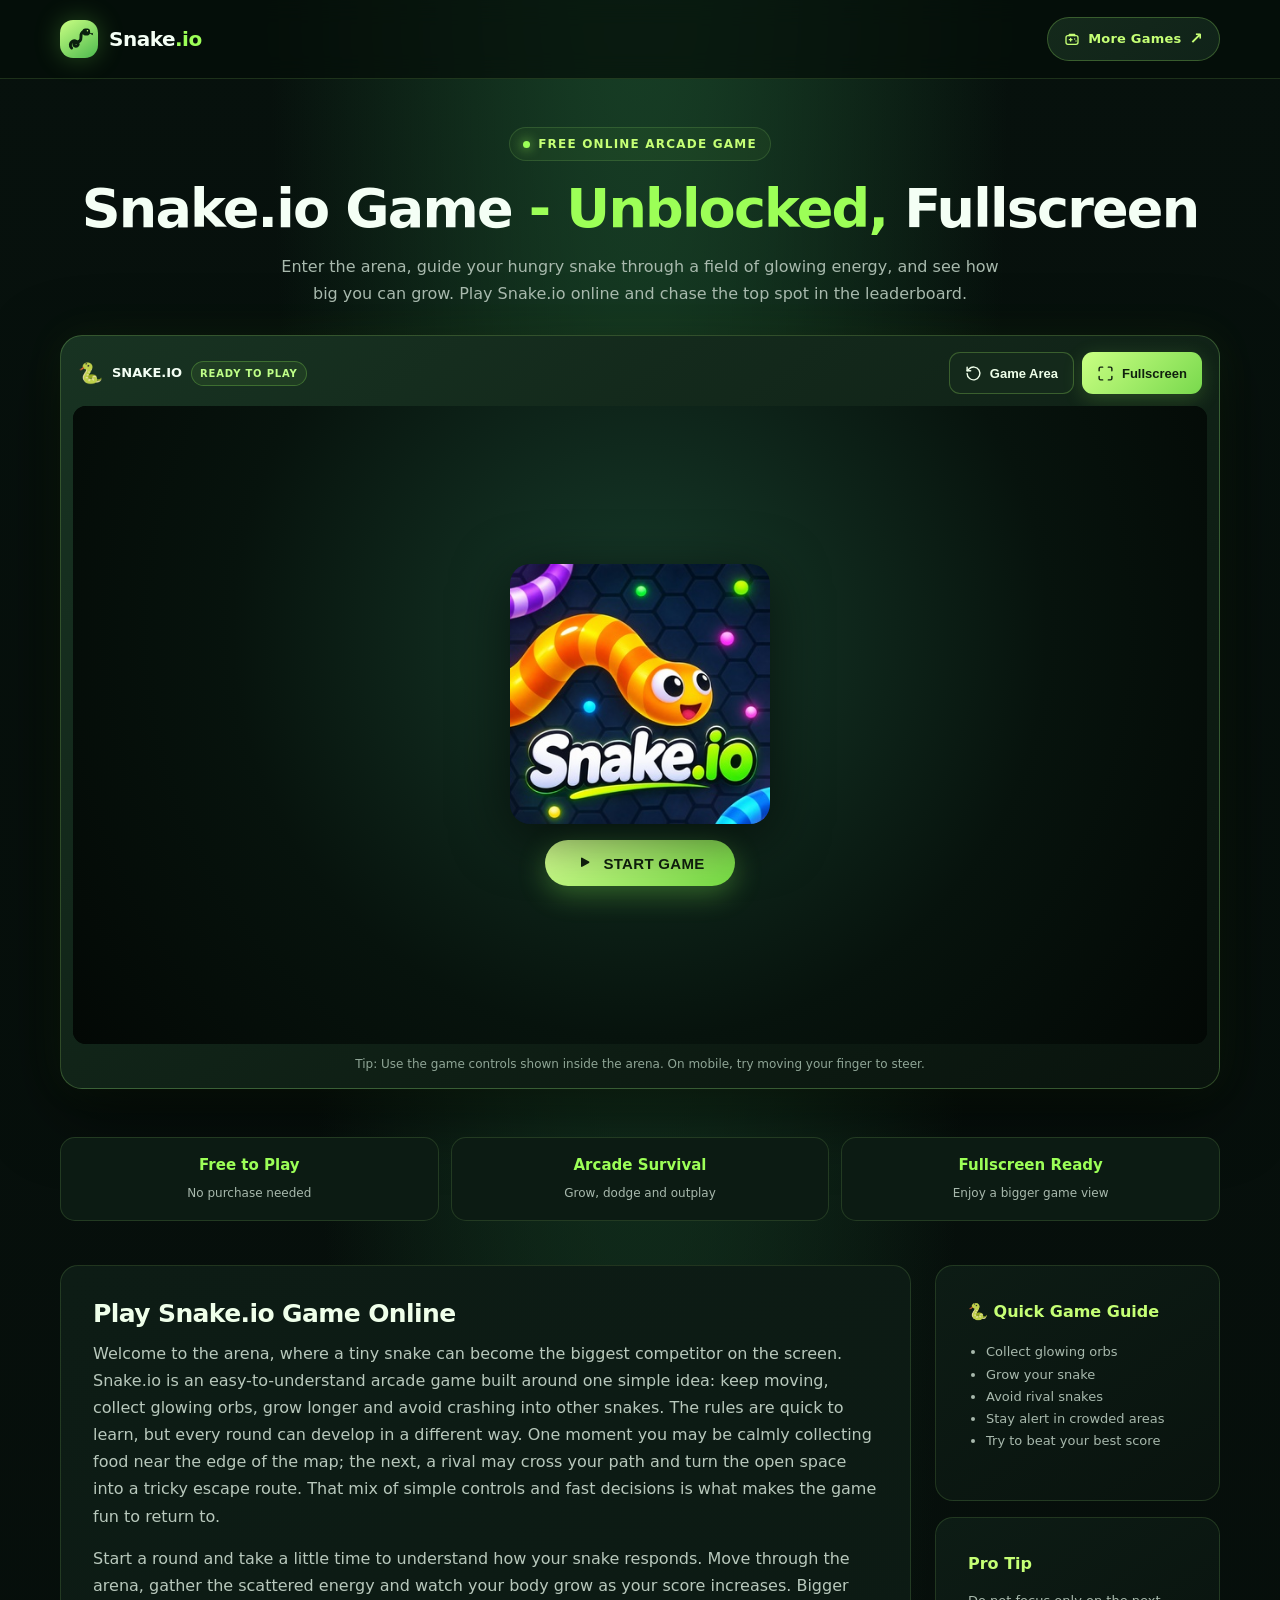
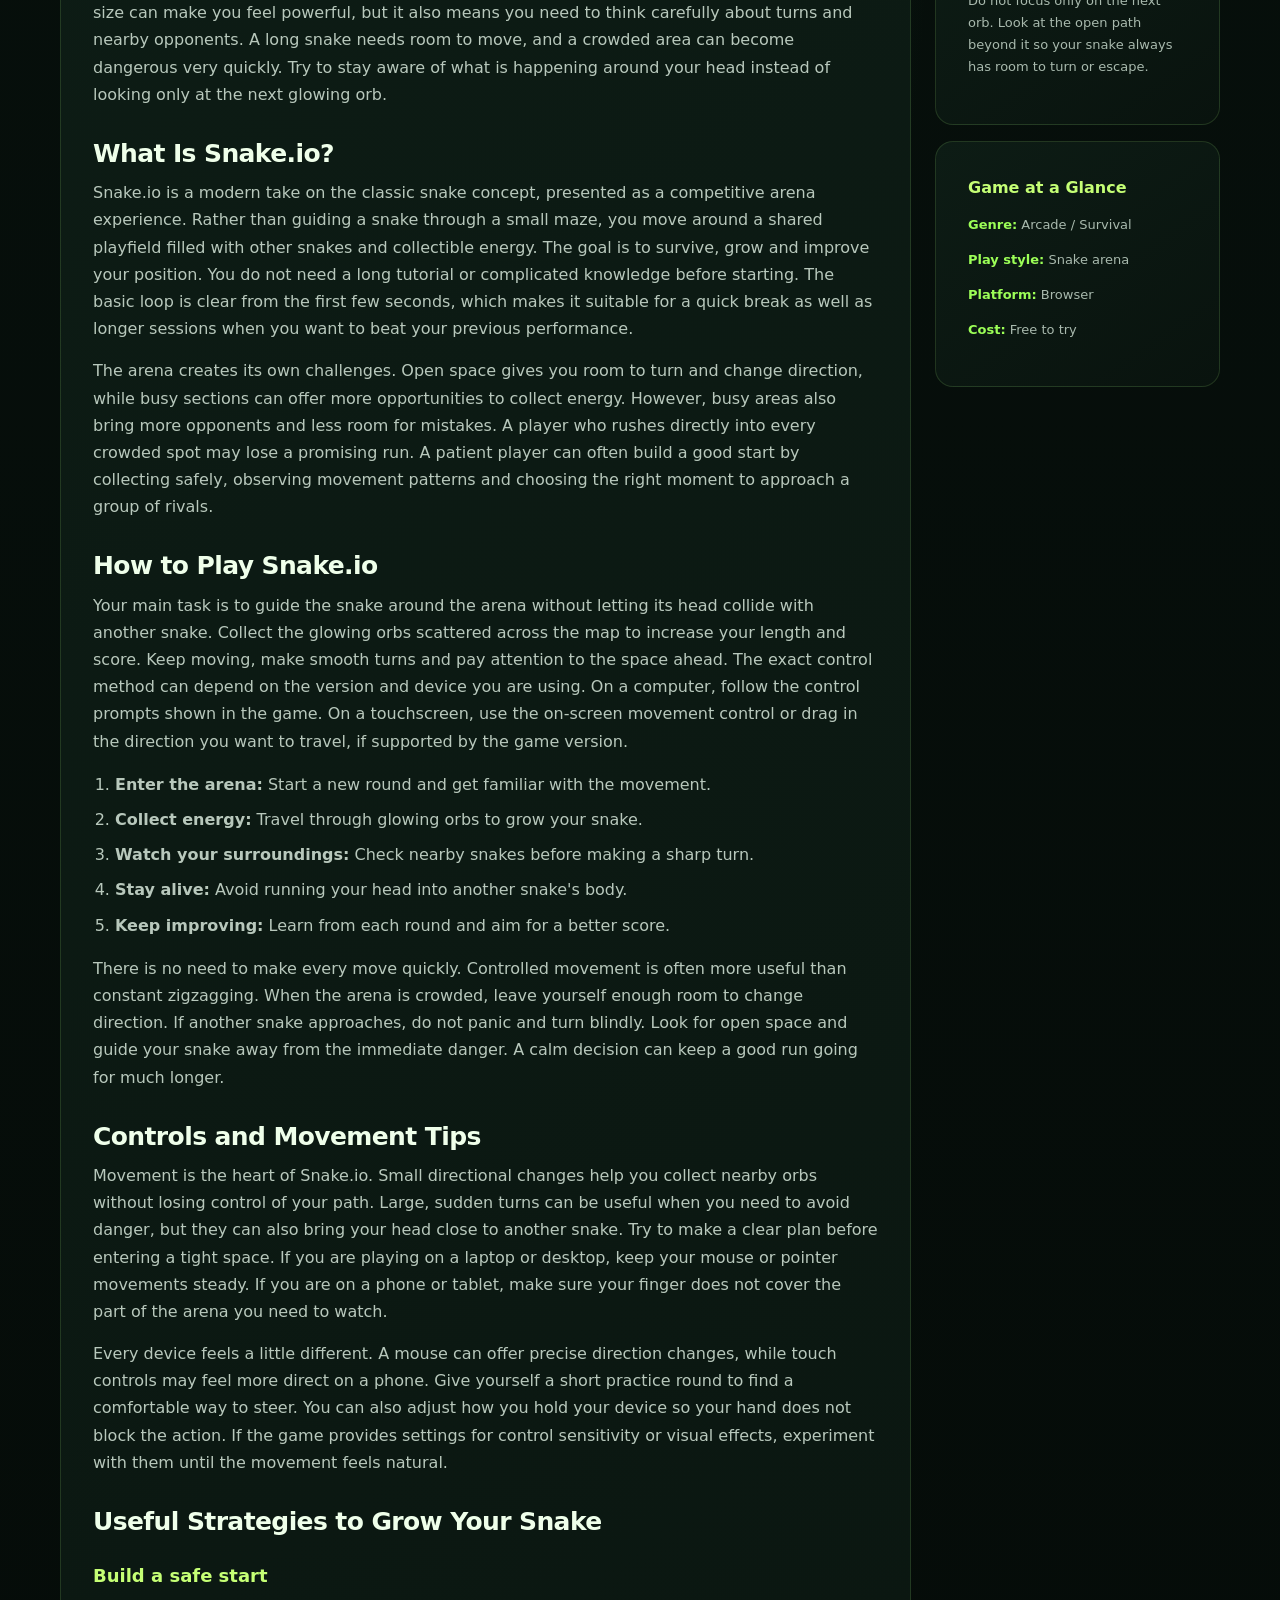
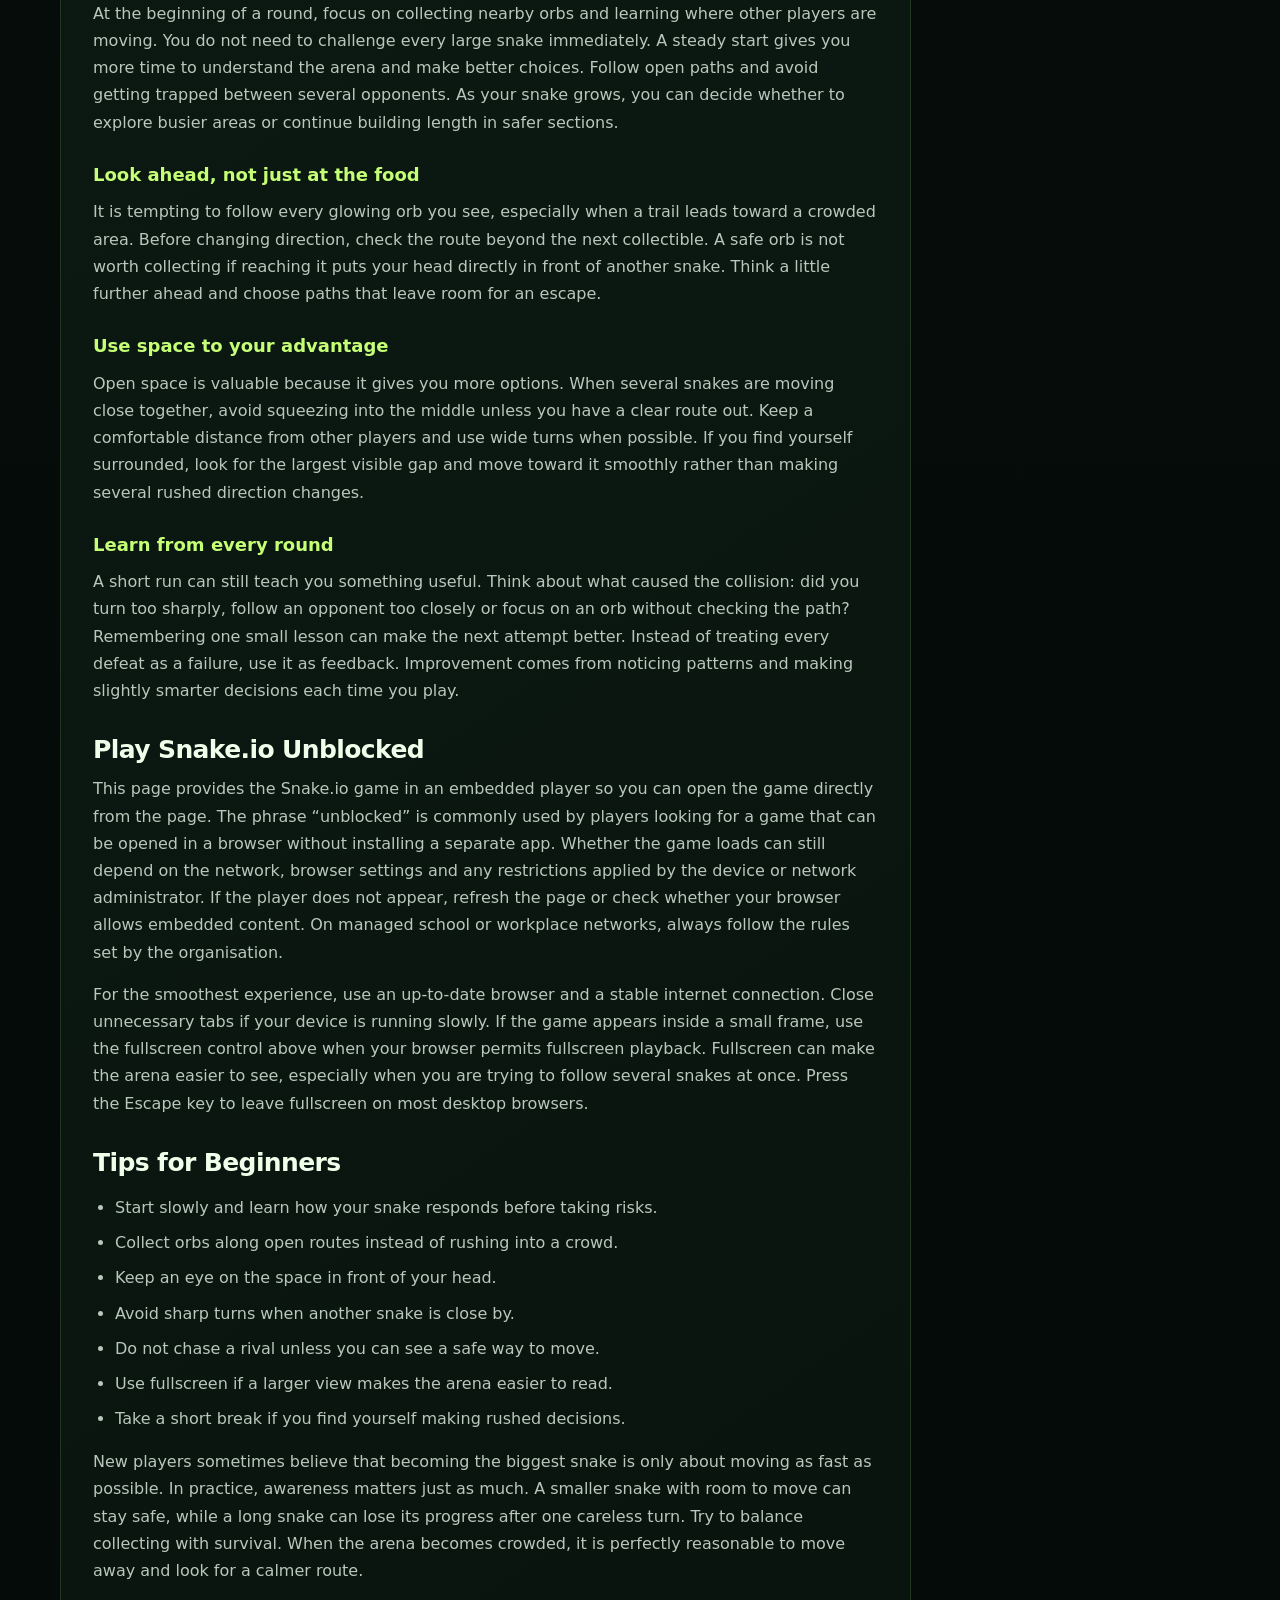
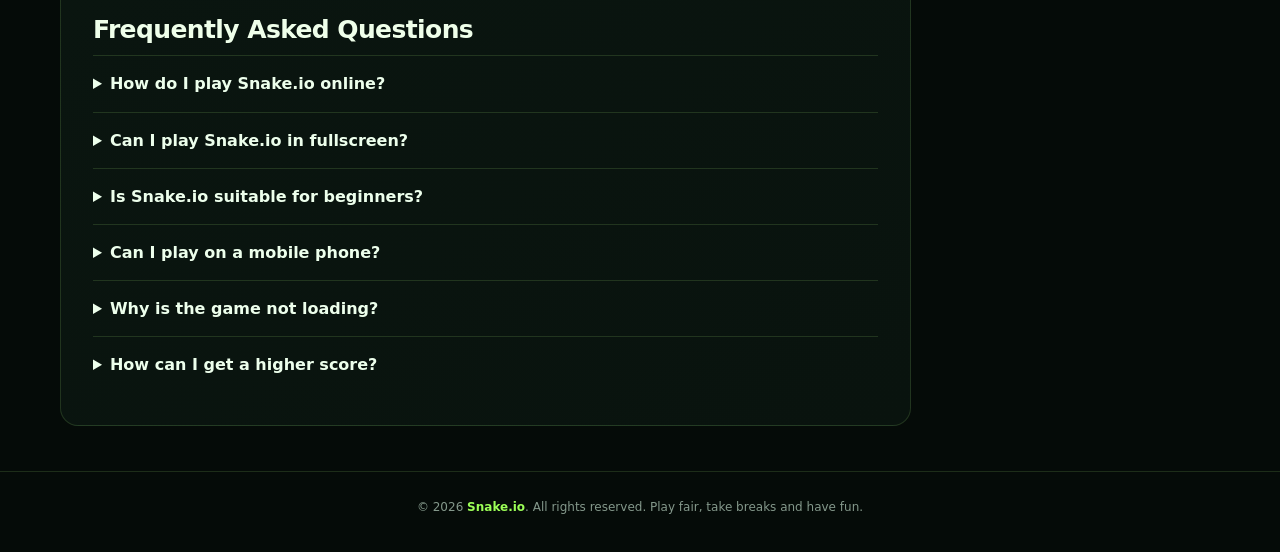
==== commit e71903d4: "Update index.html" ====
--- a/index.html
+++ b/index.html
@@ -12,7 +12,7 @@
 <meta property="og:type" content="website">
 <style>
 :root{--bg:#07110d;--panel:#0d1c15;--panel2:#10251a;--green:#9cff57;--lime:#c5ff75;--muted:#a8b9ad;--line:rgba(173,255,126,.14);--white:#f4fff5}
-*{box-sizing:border-box}html{scroll-behavior:smooth}body{margin:0;background:radial-gradient(ellipse at 50% -15%,#1b492b 0,transparent 42%),linear-gradient(180deg,#07110d,#050b08 75%);color:var(--white);font-family:Inter,ui-sans-serif,system-ui,-apple-system,BlinkMacSystemFont,"Segoe UI",sans-serif;line-height:1.7}a{color:var(--lime);text-decoration:none}.wrap{width:min(1160px,calc(100% - 32px));margin:auto}.topbar{padding:17px 0;border-bottom:1px solid var(--line);background:rgba(5,14,9,.72);backdrop-filter:blur(12px)}.topbar-inner{display:flex;align-items:center;justify-content:space-between;gap:16px}.top-nav{display:flex;align-items:center;gap:10px}.more-games{display:inline-flex;align-items:center;justify-content:center;gap:8px;padding:10px 16px;border:1px solid #aaff6940;border-radius:999px;background:linear-gradient(135deg,#14291b,#102319);color:var(--lime);font-size:13px;font-weight:800;letter-spacing:.2px;white-space:nowrap;transition:transform .2s,border-color .2s,background .2s}.more-games:hover{transform:translateY(-2px);border-color:var(--green);background:#1b3822}.more-games svg{width:16px;height:16px;flex:0 0 16px}.more-games .arrow{font-size:16px;line-height:1}.brand{display:flex;align-items:center;gap:11px;font-weight:900;letter-spacing:-.5px;font-size:20px}.brandmark{width:38px;height:38px;flex:0 0 38px;border-radius:13px;background:linear-gradient(145deg,#caff83,#4cba4e);display:grid;place-items:center;color:#09200e;box-shadow:0 0 26px #8dff5740}.brandmark svg{width:27px;height:27px;display:block;overflow:visible}.brand span:last-child{color:var(--green)}.hero{text-align:center;padding:48px 0 28px}.eyebrow{display:inline-flex;align-items:center;gap:8px;border:1px solid var(--line);border-radius:99px;padding:6px 13px;color:var(--lime);font-size:12px;font-weight:800;letter-spacing:1.2px;text-transform:uppercase;background:#9cff570d}.dot{width:7px;height:7px;border-radius:50%;background:var(--green);box-shadow:0 0 12px var(--green)}h1{font-size:clamp(31px,5vw,54px);line-height:1.12;letter-spacing:-1.8px;margin:18px 0 13px}.hero p{max-width:720px;margin:0 auto;color:var
+*{box-sizing:border-box}html{scroll-behavior:smooth}body{margin:0;background:radial-gradient(ellipse at 50% -15%,#1b492b 0,transparent 42%),linear-gradient(180deg,#07110d,#050b08 75%);color:var(--white);font-family:Inter,ui-sans-serif,system-ui,-apple-system,BlinkMacSystemFont,"Segoe UI",sans-serif;line-height:1.7}a{color:var(--lime);text-decoration:none}.wrap{width:min(1160px,calc(100% - 32px));margin:auto}.topbar{padding:17px 0;border-bottom:1px solid var(--line);background:rgba(5,14,9,.72);backdrop-filter:blur(12px)}.topbar-inner{display:flex;align-items:center;justify-content:space-between;gap:16px}.top-nav{display:flex;align-items:center;gap:10px}.more-games{display:inline-flex;align-items:center;justify-content:center;gap:8px;padding:10px 16px;border:1px solid #aaff6940;border-radius:999px;background:linear-gradient(135deg,#14291b,#102319);color:var(--lime);font-size:13px;font-weight:800;letter-spacing:.2px;white-space:nowrap;transition:transform .2s,border-color .2s,background .2s}.more-games:hover{transform:translateY(-2px);border-color:var(--green);background:#1b3822}.more-games svg{width:16px;height:16px;flex:0 0 16px}.more-games .arrow{font-size:16px;line-height:1}.brand{display:flex;align-items:center;gap:11px;font-weight:900;letter-spacing:-.5px;font-size:20px}.brandmark{width:38px;height:38px;flex:0 0 38px;border-radius:13px;background:linear-gradient(145deg,#caff83,#4cba4e);display:grid;place-items:center;color:#09200e;box-shadow:0 0 26px #8dff5740}.brandmark svg{width:27px;height:27px;display:block;overflow:visible}.brand span:last-child{color:var(--green)}.hero{text-align:center;padding:48px 0 28px}.eyebrow{display:inline-flex;align-items:center;gap:8px;border:1px solid var(--line);border-radius:99px;padding:6px 13px;color:var(--lime);font-size:12px;font-weight:800;letter-spacing:1.2px;text-transform:uppercase;background:#9cff570d}.dot{width:7px;height:7px;border-radius:50%;background:var(--green);box-shadow:0 0 12px var(--green)}h1{font-size:clamp(31px,5vw,54px);line-height:1.12;letter-spacing:-1.8px;margin:18px 0 13px}.hero p{max-width:720px;margin:0 auto;color:var(--muted);font-size:16px}.accent{color:var(--green)}.game-shell{margin:28px auto 0;padding:12px;border:1px solid rgba(174,255,126,.23);border-radius:22px;background:linear-gradient(145deg,#183322,#09130d);box-shadow:0 22px 70px #0009,0 0 40px #85ff3712}.game-head{display:flex;align-items:center;justify-content:space-between;gap:12px;padding:4px 5px 12px}.game-label{display:flex;align-items:center;gap:9px;font-size:13px;font-weight:800}.live{font-size:10px;color:#bfff88;border:1px solid #9cff5740;background:#9cff5712;padding:3px 8px;border-radius:99px;letter-spacing:.8px}.game-actions{display:flex;gap:8px;flex-wrap:wrap}.btn{display:inline-flex;align-items:center;justify-content:center;gap:8px;min-height:42px;white-space:nowrap;border:1px solid #aaff6940;background:#14291b;color:#efffea;padding:10px 15px;border-radius:11px;font-weight:800;font-size:13px;line-height:1.2;cursor:pointer;transition:.2s}.btn svg{width:17px;height:17px;flex:0 0 17px;display:block}.btn span{display:inline-block}.btn:hover{transform:translateY(-2px);border-color:var(--green);background:#1b3822}.btn.primary{background:linear-gradient(135deg,#caff83,#79d94d);color:#10200e;border:0;box-shadow:0 5px 20px #9cff5730}.frame-wrap{position:relative;overflow:hidden;border-radius:13px;background:#030805;aspect-ratio:16/9;min-height:350px}.frame-wrap iframe{width:100%;height:100%;min-height:350px;border:0;display:block}.game-note{text-align:center;color:#8fa596;font-size:12px;padding:10px 4px 1px}.quickfacts{display:grid;grid-template-columns:repeat(3,1fr);gap:12px;margin:20px 0 44px}.fact{background:#0c1b13;border:1px solid var(--line);border-radius:15px;padding:15px;text-align:center}.fact strong{display:block;color:var(--green);font-size:15px}.fact span{font-size:12px;color:var(--muted)}.content{display:grid;grid-template-columns:minmax(0,1fr) 285px;gap:24px;align-items:start}.article,.sidebox{background:linear-gradient(145deg,#0d1c15,#09130e);border:1px solid var(--line);border-radius:18px;padding:clamp(20px,3vw,32px)}.article h2{font-size:25px;line-height:1.25;letter-spacing:-.6px;margin:30px 0 10px;color:#efffea}.article h2:first-child{margin-top:0}.article h3{font-size:18px;color:var(--lime);margin:24px 0 8px}.article p{color:#b8c8bc;margin:0 0 15px}.article ul,.article ol{color:#b8c8bc;padding-left:22px}.article li{margin:8px 0}.sidebox{position:sticky;top:18px;margin-bottom:16px}.sidebox h3{margin:0 0 12px;color:var(--lime);font-size:16px}.sidebox p,.sidebox li{font-size:13px;color:var(--muted)}.sidebox ul{padding-left:18px}.tip{border-left:3px solid var(--green);padding:13px 15px;background:#9cff570c;border-radius:0 10px 10px 0;color:#c5d6c8;margin:20px 0}.faq details{border-top:1px solid var(--line);padding:14px 0}.faq summary{cursor:pointer;font-weight:800;color:#edffec}.faq details p{margin:10px 0 0}.footer{border-top:1px solid var(--line);margin-top:45px;padding:25px 0 35px;text-align:center;color:#84988b;font-size:12px}.footer strong{color:var(--green)}
 @media(max-width:850px){.content{grid-template-columns:1fr}.sidebox{position:static}.frame-wrap,.frame-wrap iframe{min-height:320px}}
 @media(max-width:560px){.wrap{width:min(100% - 20px,1160px)}.topbar{padding:12px 0}.brand{font-size:18px;gap:8px}.brandmark{width:36px;height:36px;flex-basis:36px}.more-games{padding:9px 11px;font-size:12px;gap:5px}.more-games svg{width:14px;height:14px;flex-basis:14px}.hero{padding:35px 0 18px}.hero p{font-size:14px}.game-shell{padding:8px;border-radius:16px;margin-top:20px}.game-head{align-items:flex-start;flex-direction:column}.game-actions{width:100%;display:grid;grid-template-columns:minmax(0,1fr) minmax(0,1fr);gap:8px}.btn{width:100%;min-width:0;flex:initial;padding:10px 8px;font-size:12px;gap:6px}.btn svg{width:16px;height:16px;flex-basis:16px}.frame-wrap{aspect-ratio:4/5;min-height:430px}.frame-wrap iframe{min-height:430px}.quickfacts{gap:7px;margin-bottom:25px}.fact{padding:11px 5px}.fact strong{font-size:12px}.fact span{font-size:10px}.article{padding:19px}.article h2{font-size:22px}}
 
@@ -36,8 +36,8 @@
   function gtag(){dataLayer.push(arguments);}
   gtag('js', new Date());
 </script>
-<link rel="icon" type="image/png" sizes="64x64" href="[data-uri]
-<link rel="apple-touch-icon" href="[data-uri]
+<link rel="icon" type="image/png" sizes="64x64" href="[data-uri]">
+<link rel="apple-touch-icon" href="[data-uri]">
 </head>
 <body>
 <header class="topbar"><div class="wrap topbar-inner"><div class="brand"><div class="brandmark" aria-hidden="true">
@@ -48,4 +48,110 @@
            C14.6 25.2 19.3 26.2 21.1 29.6
            C22.8 32.7 20.8 36.1 17.6 36.2
            C14.8 36.3 13.2 33.7 14.4 31.6
+           C16.1 28.7 21.8 29.4 24.6 26.5
+           C28.4 22.6 25.4 17.7 27.4 13.5
+           C28.4 11.3 30.1 9.8 32.6 9.1"
+        stroke="#09200e" stroke-width="5.3" stroke-linecap="round" stroke-linejoin="round"/>
+  <!-- Raised upright head, joined directly to the neck -->
+  <path d="M29.2 8.8
+           C29.2 6.2 31.3 4.3 34 4.3
+           H38.1
+           C40.8 4.3 42.8 6.4 42.8 9
+           V12.1
+           C42.8 14.7 40.7 16.7 38.1 16.7
+           H33.8
+           C31.2 16.7 29.2 14.6 29.2 12V8.8Z"
+        fill="#09200e"/>
+  <!-- Eye and forked tongue -->
+  <circle cx="38.1" cy="8.4" r="1.35" fill="#caff83"/>
+  <path d="M42.4 12.7L46.1 14.1M46.1 14.1L47.3 12.8M46.1 14.1L47.1 15.6"
+        stroke="#09200e" stroke-width="1.65" stroke-linecap="round" stroke-linejoin="round"/>
+</svg></div><div>Snake<span>.io</span></div></div><nav class="top-nav" aria-label="More games"><a class="more-games" href="https://tweeeks.com/games" target="_blank" rel="noopener noreferrer"><svg viewBox="0 0 24 24" fill="none" stroke="currentColor" stroke-width="2" stroke-linecap="round" stroke-linejoin="round" aria-hidden="true"><rect x="3" y="7" width="18" height="13" rx="3"/><path d="M8 7V5h8v2M8 13h4M10 11v4M16 12h.01M18 15h.01"/></svg><span>More Games</span><span class="arrow" aria-hidden="true">↗</span></a></nav></div></header>
+<main class="wrap">
+<section class="hero">
+<div class="eyebrow"><span class="dot"></span> Free online arcade game</div>
+<h1>Snake.io Game <span class="accent">- Unblocked,</span> Fullscreen</h1>
+<p>Enter the arena, guide your hungry snake through a field of glowing energy, and see how big you can grow. Play Snake.io online and chase the top spot in the leaderboard.</p>
+<div class="game-shell" id="game">
+ <div class="game-head"><div class="game-label"><span style="font-size:20px">🐍</span> SNAKE.IO <span class="live">READY TO PLAY</span></div><div class="game-actions"><button class="btn" onclick="document.getElementById('game').scrollIntoView({behavior:'smooth'})"><svg viewBox="0 0 24 24" fill="none" stroke="currentColor" stroke-width="2" stroke-linecap="round" stroke-linejoin="round" aria-hidden="true"><path d="M3 12a9 9 0 1 0 2.6-6.4L3 8"/><path d="M3 3v5h5"/></svg><span>Game Area</span></button><button class="btn primary" id="fullscreenBtn" onclick="goFullscreen()"><svg viewBox="0 0 24 24" fill="none" stroke="currentColor" stroke-width="2" stroke-linecap="round" stroke-linejoin="round" aria-hidden="true"><path d="M8 3H5a2 2 0 0 0-2 2v3M16 3h3a2 2 0 0 1 2 2v3M21 16v3a2 2 0 0 1-2 2h-3M3 16v3a2 2 0 0 0 2 2h3"/></svg><span>Fullscreen</span></button></div></div>
+ <div class="frame-wrap" id="frameWrap">
+  <div class="game-splash" id="gameSplash">
+    <img class="splash-logo" src="[data-uri]" alt="Snake.io game character logo" width="300" height="300">
+    <button class="start-game-btn" id="startGameBtn" type="button" onclick="startGame()">
+      <svg viewBox="0 0 24 24" fill="currentColor" aria-hidden="true"><path d="M8 5.8c0-.8.9-1.3 1.6-.9l9.1 5.2c.7.4.7 1.4 0 1.8l-9.1 5.2c-.7.4-1.6-.1-1.6-.9V5.8Z"/></svg>
+      <span>START GAME</span>
+    </button>
+  </div>
+  <iframe id="gameFrame" data-src="https://snakeio-unblocked.github.io/embed/snakeio.html" title="Snake.io Game" allow="fullscreen; autoplay; gamepad" allowfullscreen loading="lazy" referrerpolicy="strict-origin-when-cross-origin"></iframe>
+</div>
+ <div class="game-note">Tip: Use the game controls shown inside the arena. On mobile, try moving your finger to steer.</div>
+</div>
+</section>
+<div class="quickfacts"><div class="fact"><strong>Free to Play</strong><span>No purchase needed</span></div><div class="fact"><strong>Arcade Survival</strong><span>Grow, dodge and outplay</span></div><div class="fact"><strong>Fullscreen Ready</strong><span>Enjoy a bigger game view</span></div></div>
+<div class="content">
+<article class="article">
+<h2>Play Snake.io Game Online</h2>
+<p>Welcome to the arena, where a tiny snake can become the biggest competitor on the screen. Snake.io is an easy-to-understand arcade game built around one simple idea: keep moving, collect glowing orbs, grow longer and avoid crashing into other snakes. The rules are quick to learn, but every round can develop in a different way. One moment you may be calmly collecting food near the edge of the map; the next, a rival may cross your path and turn the open space into a tricky escape route. That mix of simple controls and fast decisions is what makes the game fun to return to.</p>
+<p>Start a round and take a little time to understand how your snake responds. Move through the arena, gather the scattered energy and watch your body grow as your score increases. Bigger size can make you feel powerful, but it also means you need to think carefully about turns and nearby opponents. A long snake needs room to move, and a crowded area can become dangerous very quickly. Try to stay aware of what is happening around your head instead of looking only at the next glowing orb.</p>
+<h2>What Is Snake.io?</h2>
+<p>Snake.io is a modern take on the classic snake concept, presented as a competitive arena experience. Rather than guiding a snake through a small maze, you move around a shared playfield filled with other snakes and collectible energy. The goal is to survive, grow and improve your position. You do not need a long tutorial or complicated knowledge before starting. The basic loop is clear from the first few seconds, which makes it suitable for a quick break as well as longer sessions when you want to beat your previous performance.</p>
+<p>The arena creates its own challenges. Open space gives you room to turn and change direction, while busy sections can offer more opportunities to collect energy. However, busy areas also bring more opponents and less room for mistakes. A player who rushes directly into every crowded spot may lose a promising run. A patient player can often build a good start by collecting safely, observing movement patterns and choosing the right moment to approach a group of rivals.</p>
+<h2>How to Play Snake.io</h2>
+<p>Your main task is to guide the snake around the arena without letting its head collide with another snake. Collect the glowing orbs scattered across the map to increase your length and score. Keep moving, make smooth turns and pay attention to the space ahead. The exact control method can depend on the version and device you are using. On a computer, follow the control prompts shown in the game. On a touchscreen, use the on-screen movement control or drag in the direction you want to travel, if supported by the game version.</p>
+<ol><li><strong>Enter the arena:</strong> Start a new round and get familiar with the movement.</li><li><strong>Collect energy:</strong> Travel through glowing orbs to grow your snake.</li><li><strong>Watch your surroundings:</strong> Check nearby snakes before making a sharp turn.</li><li><strong>Stay alive:</strong> Avoid running your head into another snake's body.</li><li><strong>Keep improving:</strong> Learn from each round and aim for a better score.</li></ol>
+<p>There is no need to make every move quickly. Controlled movement is often more useful than constant zigzagging. When the arena is crowded, leave yourself enough room to change direction. If another snake approaches, do not panic and turn blindly. Look for open space and guide your snake away from the immediate danger. A calm decision can keep a good run going for much longer.</p>
+<h2>Controls and Movement Tips</h2>
+<p>Movement is the heart of Snake.io. Small directional changes help you collect nearby orbs without losing control of your path. Large, sudden turns can be useful when you need to avoid danger, but they can also bring your head close to another snake. Try to make a clear plan before entering a tight space. If you are playing on a laptop or desktop, keep your mouse or pointer movements steady. If you are on a phone or tablet, make sure your finger does not cover the part of the arena you need to watch.</p>
+<p>Every device feels a little different. A mouse can offer precise direction changes, while touch controls may feel more direct on a phone. Give yourself a short practice round to find a comfortable way to steer. You can also adjust how you hold your device so your hand does not block the action. If the game provides settings for control sensitivity or visual effects, experiment with them until the movement feels natural.</p>
+<h2>Useful Strategies to Grow Your Snake</h2>
+<h3>Build a safe start</h3>
+<p>At the beginning of a round, focus on collecting nearby orbs and learning where other players are moving. You do not need to challenge every large snake immediately. A steady start gives you more time to understand the arena and make better choices. Follow open paths and avoid getting trapped between several opponents. As your snake grows, you can decide whether to explore busier areas or continue building length in safer sections.</p>
+<h3>Look ahead, not just at the food</h3>
+<p>It is tempting to follow every glowing orb you see, especially when a trail leads toward a crowded area. Before changing direction, check the route beyond the next collectible. A safe orb is not worth collecting if reaching it puts your head directly in front of another snake. Think a little further ahead and choose paths that leave room for an escape.</p>
+<h3>Use space to your advantage</h3>
+<p>Open space is valuable because it gives you more options. When several snakes are moving close together, avoid squeezing into the middle unless you have a clear route out. Keep a comfortable distance from other players and use wide turns when possible. If you find yourself surrounded, look for the largest visible gap and move toward it smoothly rather than making several rushed direction changes.</p>
+<h3>Learn from every round</h3>
+<p>A short run can still teach you something useful. Think about what caused the collision: did you turn too sharply, follow an opponent too closely or focus on an orb without checking the path? Remembering one small lesson can make the next attempt better. Instead of treating every defeat as a failure, use it as feedback. Improvement comes from noticing patterns and making slightly smarter decisions each time you play.</p>
+<h2>Play Snake.io Unblocked</h2>
+<p>This page provides the Snake.io game in an embedded player so you can open the game directly from the page. The phrase “unblocked” is commonly used by players looking for a game that can be opened in a browser without installing a separate app. Whether the game loads can still depend on the network, browser settings and any restrictions applied by the device or network administrator. If the player does not appear, refresh the page or check whether your browser allows embedded content. On managed school or workplace networks, always follow the rules set by the organisation.</p>
+<p>For the smoothest experience, use an up-to-date browser and a stable internet connection. Close unnecessary tabs if your device is running slowly. If the game appears inside a small frame, use the fullscreen control above when your browser permits fullscreen playback. Fullscreen can make the arena easier to see, especially when you are trying to follow several snakes at once. Press the Escape key to leave fullscreen on most desktop browsers.</p>
+<h2>Tips for Beginners</h2>
+<ul><li>Start slowly and learn how your snake responds before taking risks.</li><li>Collect orbs along open routes instead of rushing into a crowd.</li><li>Keep an eye on the space in front of your head.</li><li>Avoid sharp turns when another snake is close by.</li><li>Do not chase a rival unless you can see a safe way to move.</li><li>Use fullscreen if a larger view makes the arena easier to read.</li><li>Take a short break if you find yourself making rushed decisions.</li></ul>
+<p>New players sometimes believe that becoming the biggest snake is only about moving as fast as possible. In practice, awareness matters just as much. A smaller snake with room to move can stay safe, while a long snake can lose its progress after one careless turn. Try to balance collecting with survival. When the arena becomes crowded, it is perfectly reasonable to move away and look for a calmer route.</p>
+<h2>Frequently Asked Questions</h2>
+<div class="faq">
+<details><summary>How do I play Snake.io online?</summary><p>Press start inside the game frame, then guide your snake around the arena. Collect glowing orbs to grow and avoid colliding with other snakes.</p></details>
+<details><summary>Can I play Snake.io in fullscreen?</summary><p>Yes. Use the Fullscreen button above the game. Fullscreen support depends on your browser and device, and you can usually press Escape to exit on desktop.</p></details>
+<details><summary>Is Snake.io suitable for beginners?</summary><p>The basic objective is simple to understand, making it approachable for new players. Staying alive for longer takes practice, observation and careful movement.</p></details>
+<details><summary>Can I play on a mobile phone?</summary><p>You can try the embedded game on a mobile browser. Touch support and layout depend on the game version and your device. Rotate to landscape if that gives you a more comfortable view.</p></details>
+<details><summary>Why is the game not loading?</summary><p>Check your internet connection, refresh the page and make sure your browser allows embedded content. The external game host may also be temporarily unavailable or restricted on your network.</p></details>
+<details><summary>How can I get a higher score?</summary><p>Collect orbs consistently, avoid crowded paths when you are vulnerable and look ahead before turning. Learning from each round is more useful than rushing into risky situations.</p></details>
+</div>
+</article>
+<aside>
+<div class="sidebox"><h3>🐍 Quick Game Guide</h3><ul><li>Collect glowing orbs</li><li>Grow your snake</li><li>Avoid rival snakes</li><li>Stay alert in crowded areas</li><li>Try to beat your best score</li></ul></div>
+<div class="sidebox"><h3>Pro Tip</h3><p>Do not focus only on the next orb. Look at the open path beyond it so your snake always has room to turn or escape.</p></div>
+<div class="sidebox"><h3>Game at a Glance</h3><p><strong class="accent">Genre:</strong> Arcade / Survival</p><p><strong class="accent">Play style:</strong> Snake arena</p><p><strong class="accent">Platform:</strong> Browser</p><p><strong class="accent">Cost:</strong> Free to try</p></div>
+</aside>
+</div>
+</main>
+<footer class="footer"><div class="wrap">© 2026 <strong>Snake.io</strong>. All rights reserved. Play fair, take breaks and have fun.</div></footer>
+<script>
+function startGame(){
+  const frame=document.getElementById('gameFrame');
+  const wrap=document.getElementById('frameWrap');
+  const splash=document.getElementById('gameSplash');
+  const startButton=document.getElementById('startGameBtn');
+  if(!frame.src) frame.src=frame.dataset.src;
+  wrap.classList.add('is-playing');
+  splash.hidden=true;
+  const liveLabel=document.querySelector('.game-label .live');
+  if(liveLabel) liveLabel.textContent='GAME LOADING';
+  frame.addEventListener('load',function(){
+    if(liveLabel) liveLabel.textContent='LIVE';
+  },{once:true});
+}
+function goFullscreen(){const frame=document.getElementById('gameFrame');const wrap=document.getElementById('frameWrap');const target=frame||wrap;if(target.requestFullscreen){target.requestFullscreen().catch(()=>wrap.requestFullscreen&&wrap.requestFullscreen().catch(()=>{}));}else if(target.webkitRequestFullscreen){target.webkitRequestFullscreen();}else if(wrap.webkitRequestFullscreen){wrap.webkitRequestFullscreen();}}
+</script>
+</body>
 </html>
